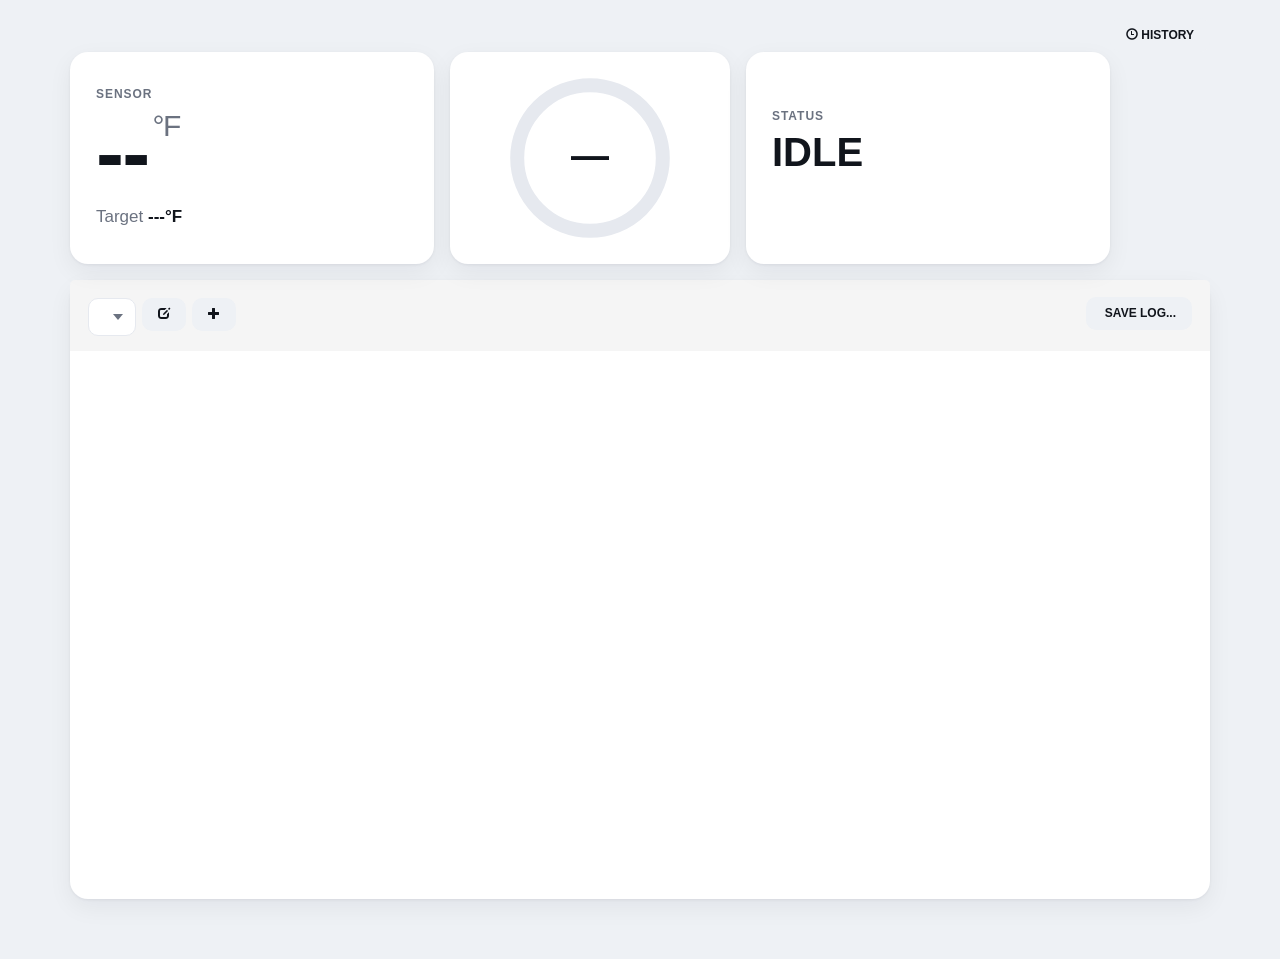
==== public/index.html @ 095a657c "Add firing history view to the dashboard (firing-tracking Phase 5) A History view in the browser das" ====
<!DOCTYPE html>
<html lang="en">
<head>

 <title>Kiln Controller</title>
 <meta name="viewport" content="width=device-width, initial-scale=1.0">

 <script src="assets/js/jquery-1.10.2.min.js"></script>
 <script src="assets/js/jquery.event.drag-2.2.js"></script>
 <script src="assets/js/jquery.flot.js"></script>
 <script src="assets/js/jquery.flot.resize.js"></script>
 <script src="assets/js/jquery.flot.draggable.js"></script>
 <script src="assets/js/bootstrap.min.js"></script>
 <script src="assets/js/jquery.bootstrap-growl.min.js"></script>
 <script src="assets/js/select2.min.js"></script>
 <script src="assets/js/picoreflow.js"></script>

 <link rel="stylesheet" href="assets/css/bootstrap.min.css"/>
 <!--
 <link rel="stylesheet" href="assets/css/bootstrap-theme.min.css"/>
 <link rel="stylesheet" href="assets/css/bootstrap-modal.css"/>
 -->
 <link rel="stylesheet" href="assets/css/select2.css"/>
<link rel="stylesheet" href="assets/css/picoreflow.css"/>
<link rel="icon" href="assets/images/kiln-icon.png"/>
 
</head>
<body>

 <div class="container">
  <div id="controller_header" style="margin-bottom:8px">
   <button id="nav_history" type="button" class="btn btn-default btn-sm" style="float:right" onclick="showHistory()"><span class="glyphicon glyphicon-time"></span> History</button>
   <span id="controller_name" title="Click to rename this controller" style="font-size:18px; font-weight:600; cursor:pointer" onclick="editControllerName()">&nbsp;</span>
   <span id="controller_name_edit" style="display:none">
    <input id="controller_name_input" type="text" class="form-control" style="display:inline-block; width:auto; vertical-align:middle" maxlength="60" />
    <button type="button" class="btn btn-default btn-sm" onclick="saveControllerName()"><span class="glyphicon glyphicon-ok"></span></button>
    <button type="button" class="btn btn-default btn-sm" onclick="cancelControllerName()"><span class="glyphicon glyphicon-remove"></span></button>
   </span>
  </div>
  <div id="conn_banner" class="alert alert-warning" style="display:none; margin-bottom:10px">
   <strong>&#9888; Disconnected from the controller</strong> &mdash; the live display is not updating. Trying to reconnect&hellip; (this clears automatically once the connection is restored).
  </div>
  <div id="watcher_alarm" class="alert alert-danger" style="display:none; margin-bottom:10px">
   <strong>&#9888; Kiln watcher fault</strong> &mdash; the independent safety watcher is not responding. The firing is continuing on the main thermocouple and the controller is retrying a reset. Check the watcher thermocouple and wiring.
  </div>
  <div id="live_view">
  <div id="dashboard">
   <div class="dash-card temp-card" id="temp_card">
    <div class="dash-label">Sensor</div>
    <div class="temp-value"><span id="act_temp">--</span><span class="temp-unit" id="act_temp_scale">&deg;F</span></div>
    <div class="temp-target">Target&nbsp;<span id="target_temp">---</span><span id="target_temp_scale">&deg;F</span></div>
    <div class="heat-pill" id="heat"><span class="flame">&#128293;</span>&nbsp;Heating</div>
   </div>

   <div class="dash-card ring-card">
    <svg class="progress-ring" viewBox="0 0 120 120">
     <circle class="ring-track" cx="60" cy="60" r="52"></circle>
     <circle class="ring-fill" id="progress_ring" cx="60" cy="60" r="52"></circle>
    </svg>
    <div class="ring-center">
     <div class="ring-pct" id="progress_pct">&mdash;</div>
     <div class="ring-sub" id="eta_complete"></div>
    </div>
   </div>

   <div class="dash-card status-card">
    <div class="dash-label">Status</div>
    <div class="status-state" id="state">IDLE</div>
    <div class="seg-line" id="seg_info"></div>
    <div class="seg-eta" id="seg_eta"></div>
    <div class="status-actions">
     <button id="nav_start" type="button" class="btn btn-success" data-toggle="modal" data-target="#jobSummaryModal" style="display:none"><span class="glyphicon glyphicon-play"></span> Start</button>
     <button id="nav_hold" type="button" class="btn btn-warning" onclick="toggleHold()" style="display:none"><span class="glyphicon glyphicon-pause"></span> Hold</button>
     <button id="nav_advance" type="button" class="btn btn-default" onclick="confirmAdvance()" style="display:none"><span class="glyphicon glyphicon-step-forward"></span> Advance</button>
     <button id="nav_stop" type="button" class="btn btn-danger" onclick="confirmStop()" style="display:none"><span class="glyphicon glyphicon-stop"></span> Stop</button>
    </div>
   </div>
  </div>
  <div class="panel panel-default">
   <div class="panel-heading">
    <div id="profile_selector" class="pull-left">
     <select id="e2" class="select2" style="margin-top: 4px"></select>
     <button id="btn_edit" type="button" class="btn btn-default" onclick="enterEditMode()"><span class="glyphicon glyphicon-edit"></span></button>
     <button id="btn_new" type="button" class="btn btn-default" onclick="enterNewMode(selected_profile)"><span class="glyphicon glyphicon-plus"></span></button>
    </div>
   <div id="btn_controls" class="pull-right" style="margin-top: 3px">
    <button id="nav_clear" type="button" class="btn btn-default" onclick="clearProfile()" style="display:none" ><span class="glyphicon glyphicon-erase"></span> Clear</button>
    <button id="nav_save" type="button" class="btn btn-default" onclick="saveLog()" ><span class="glyphicon"></span> Save Log...</button>
   </div>
    <div id="edit" style="display:none;">
     <div class="input-group">
      <span class="input-group-addon">Schedule Name</span>
      <input id="form_profile_name" type="text" class="form-control" />
      <span class="input-group-btn">
        <button class="btn btn-success" type="button" onclick="saveProfile();">Save</button>
        <button id="btn_exit" type="button" class="btn btn-default" onclick="leaveEditMode()"><span class="glyphicon glyphicon-remove"></span></button>
      </span>
     </div>
     <div class="btn-group btn-group-sm" style="margin-top: 10px">
      <button id="btn_newPoint" type="button" class="btn btn-default" onclick="newPoint()"><span class="glyphicon glyphicon-plus"></span></button>
      <button id="btn_delPoint" type="button" class="btn btn-default" onclick="delPoint()"><span class="glyphicon glyphicon-minus"></span></button>
     </div>
     <div class="btn-group btn-group-sm" style="margin-top: 10px">
      <button id="btn_table" type="button" class="btn btn-default" onclick="toggleTable()"><span class="glyphicon glyphicon-list"></span></button>
      <button id="btn_live" type="button" class="btn btn-default" onclick="toggleLive()"><span class="glyphicon glyphicon-eye-open"></span></button>
     </div>
     <div class="btn-group btn-group-sm" style="margin-top: 10px">
      <button id="btn_delProfile" type="button" class="btn btn-danger" data-toggle="modal" data-target="#delProfileModal"><span class="glyphicon glyphicon-trash"></span></button>
     </div>
    </div>
   </div>
   <div class="panel-body">
    <div id="graph_container" class="graph"></div>
   </div>
   <div id="profile_table" class="panel-footer" style="display:none;"></div>
   <div id="segment_table" class="panel-footer" style="display:none;"></div>
  </div>
  </div><!-- /#live_view -->

  <div id="history_view" style="display:none">
   <div class="hist-bar">
    <button type="button" class="btn btn-default btn-sm" onclick="showLive()"><span class="glyphicon glyphicon-chevron-left"></span> Live dashboard</button>
    <h2 class="hist-title">Firing history</h2>
   </div>
   <div class="hist-shell">
    <aside class="hist-rail"><div class="hist-list" id="hist_list"></div></aside>
    <main class="hist-main" id="hist_main"></main>
   </div>
  </div>
 </div>

 <div id="confirmModal" class="modal fade" tabindex="-1" aria-hidden="true" style="display: none;">
  <div class="modal-dialog">
   <div class="modal-content">
    <div class="modal-header">
     <h3 class="modal-title" id="confirmModalTitle">Confirm</h3>
    </div>
    <div class="modal-body" id="confirmModalBody">Are you sure?</div>
    <div class="modal-footer">
     <div class="btn-group" style="width: 100%">
      <button type="button" class="btn btn-default" style="width: 50%" data-dismiss="modal">Cancel</button>
      <button type="button" id="confirmModalOk" class="btn btn-danger" style="width: 50%" data-dismiss="modal">Confirm</button>
     </div>
    </div>
   </div>
  </div>
 </div>

 <div id="jobSummaryModal" class="modal fade" tabindex="-1" aria-hidden="true" style="display: none;">
  <div class="modal-dialog">
   <div class="modal-content">
    <div class="modal-header">
     <button type="button" class="close" data-dismiss="modal" aria-hidden="true">&times;</button>
     <h3 class="modal-title" id="jobSummaryModalLabel">Profile Preview</h3>
    </div>
    <div class="modal-body">
     <div id="resume_row" class="checkbox" style="display:none; margin-bottom:10px">
      <label><input type="checkbox" id="resume_enable" onclick="toggleResume()"> <span id="resume_label">Resume previous firing</span></label>
     </div>
     <table class="table table-bordered">
      <tr><td>Selected Profile</td><td><b><span id="sel_prof"></span></b></td></tr>
      <tr><td>Estimated Runtime</td><td><b><span id="sel_prof_eta"></span></b></td></tr>
      <tr><td>Estimated Power consumption</td><td><b><span id="sel_prof_cost"></span></b></td></tr>
     </table>
     <div id="aim_row" class="checkbox" style="margin-top:10px">
      <label><input type="checkbox" id="aim_enable" onclick="toggleAim()"> Aim for a temperature at a specific time</label>
     </div>
     <div id="aim_fields" style="display:none; padding-left:20px">
      <div class="form-group">
       <label for="aim_segment">Reach this segment's temperature</label>
       <select id="aim_segment" class="form-control"></select>
      </div>
      <div class="form-group">
       <label for="aim_time">by this time</label>
       <input type="datetime-local" id="aim_time" class="form-control" />
      </div>
      <p class="text-muted"><small>Best effort: the kiln waits idle, then starts so it arrives on time. If it falls behind during the ramp, the actual arrival will slip later. If the computed start is already past, it starts now.</small></p>
     </div>
    </div>
    <div class="modal-footer">
     <div class="btn-group" style="width: 100%">
      <button type="button" class="btn btn-success" style="width: 50%" data-dismiss="modal" onclick="runTask()">Start</button>
      <button type="button" class="btn" style="width: 50%" data-dismiss="modal">Cancel</button>
     </div>
    </div>
   </div>
  </div>
 </div>

 <div id="delProfileModal" class="modal fade" tabindex="-1" aria-hidden="true" style="display: none;">
  <div class="modal-dialog">
   <div class="modal-content">
    <div class="modal-header">
     <button type="button" class="close" data-dismiss="modal" aria-hidden="true">&times;</button>
     <h3 class="modal-title" id="delProfileModalLabel">Delete this profile?</h3>
    </div>
    <div class="modal-body">
     Do your really want to delete this profile?
    </div>
    <div class="modal-footer">
     <div class="btn-group" style="width: 100%">
      <button type="button" class="btn btn-danger" style="width: 50%" data-dismiss="modal">No, take me back</button>
      <button type="button" class="btn btn-success" style="width: 50%" data-dismiss="modal" onclick="deleteProfile()">Yes, delete the profile</button>
     </div>
    </div>
   </div>
  </div>
 </div>

 <div id="overwriteProfileModal" class="modal fade" tabindex="-1" aria-hidden="true" style="display: none;">
  <div class="modal-dialog">
   <div class="modal-content">
    <div class="modal-header">
     <button type="button" class="close" data-dismiss="modal" aria-hidden="true">&times;</button>
     <h3 class="modal-title" id="overwriteProfileModalLabel">Overwrite this profile?</h3>
    </div>
    <div class="modal-body">
     Do your really want to overwrite this profile?
    </div>
    <div class="modal-footer">
     <div class="btn-group" style="width: 100%">
      <button type="button" class="btn btn-danger" style="width: 50%" data-dismiss="modal">No, take me back</button>
      <button type="button" class="btn btn-success" style="width: 50%" data-dismiss="modal" onclick="deleteProfile()">Yes, delete the profile</button>
     </div>
    </div>
   </div>
  </div>
 </div>

</body>
</html>
---- public/assets/css/select2.css ----
/*
Version: 3.4.1 Timestamp: Thu Jun 27 18:02:10 PDT 2013
*/
.select2-container {
    margin: 0;
    position: relative;
    display: inline-block;
    /* inline-block for ie7 */
    zoom: 1;
    *display: inline;
    vertical-align: middle;
}

.select2-container,
.select2-drop,
.select2-search,
.select2-search input{
  /*
    Force border-box so that % widths fit the parent
    container without overlap because of margin/padding.

    More Info : http://www.quirksmode.org/css/box.html
  */
  -webkit-box-sizing: border-box; /* webkit */
   -khtml-box-sizing: border-box; /* konqueror */
     -moz-box-sizing: border-box; /* firefox */
      -ms-box-sizing: border-box; /* ie */
          box-sizing: border-box; /* css3 */
}

.select2-container .select2-choice {
    display: block;
    height: 26px;
    padding: 0 0 0 8px;
    overflow: hidden;
    position: relative;

    border: 1px solid #aaa;
    white-space: nowrap;
    line-height: 26px;
    color: #444;
    text-decoration: none;

    -webkit-border-radius: 4px;
       -moz-border-radius: 4px;
            border-radius: 4px;

    -webkit-background-clip: padding-box;
       -moz-background-clip: padding;
            background-clip: padding-box;

    -webkit-touch-callout: none;
      -webkit-user-select: none;
       -khtml-user-select: none;
         -moz-user-select: none;
          -ms-user-select: none;
              user-select: none;

    background-color: #fff;
}

.select2-container.select2-drop-above .select2-choice {
    border-bottom-color: #aaa;

    -webkit-border-radius:0 0 4px 4px;
       -moz-border-radius:0 0 4px 4px;
            border-radius:0 0 4px 4px;

}

.select2-container.select2-allowclear .select2-choice .select2-chosen {
    margin-right: 42px;
}

.select2-container .select2-choice > .select2-chosen {
    margin-right: 26px;
    display: block;
    overflow: hidden;

    white-space: nowrap;

    -ms-text-overflow: ellipsis;
     -o-text-overflow: ellipsis;
        text-overflow: ellipsis;
}

.select2-container .select2-choice abbr {
    display: none;
    width: 12px;
    height: 12px;
    position: absolute;
    right: 24px;
    top: 8px;

    font-size: 1px;
    text-decoration: none;

    border: 0;
    background: url('select2.png') right top no-repeat;
    cursor: pointer;
    outline: 0;
}

.select2-container.select2-allowclear .select2-choice abbr {
    display: inline-block;
}

.select2-container .select2-choice abbr:hover {
    background-position: right -11px;
    cursor: pointer;
}

.select2-drop-undermask {
    border: 0;
    margin: 0;
    padding: 0;
    position: absolute;
    left: 0;
    top: 0;
    z-index: 9998;
    background-color: transparent;
    filter: alpha(opacity=0);
}

.select2-drop-mask {
    border: 0;
    margin: 0;
    padding: 0;
    position: absolute;
    left: 0;
    top: 0;
    z-index: 9998;
    /* styles required for IE to work */
    background-color: #fff;
    opacity: 0;
    filter: alpha(opacity=0);
}

.select2-drop {
    width: 100%;
    margin-top: -1px;
    position: absolute;
    z-index: 9999;
    top: 100%;

    background: #fff;
    color: #000;
    border: 1px solid #aaa;
    border-top: 0;

    -webkit-border-radius: 0 0 4px 4px;
       -moz-border-radius: 0 0 4px 4px;
            border-radius: 0 0 4px 4px;

    -webkit-box-shadow: 0 4px 5px rgba(0, 0, 0, .15);
       -moz-box-shadow: 0 4px 5px rgba(0, 0, 0, .15);
            box-shadow: 0 4px 5px rgba(0, 0, 0, .15);
}

.select2-drop-auto-width {
    border-top: 1px solid #aaa;
    width: auto;
}

.select2-drop-auto-width .select2-search {
    padding-top: 4px;
}

.select2-drop.select2-drop-above {
    margin-top: 1px;
    border-top: 1px solid #aaa;
    border-bottom: 0;

    -webkit-border-radius: 4px 4px 0 0;
       -moz-border-radius: 4px 4px 0 0;
            border-radius: 4px 4px 0 0;

    -webkit-box-shadow: 0 -4px 5px rgba(0, 0, 0, .15);
       -moz-box-shadow: 0 -4px 5px rgba(0, 0, 0, .15);
            box-shadow: 0 -4px 5px rgba(0, 0, 0, .15);
}

.select2-drop-active {
    border: 1px solid #28b62c;
    border-top: none;
}

.select2-drop.select2-drop-above.select2-drop-active {
    border-top: 1px solid #28b62c;
}

.select2-container .select2-choice .select2-arrow {
    display: inline-block;
    width: 18px;
    height: 100%;
    position: absolute;
    right: 0;
    top: 0;

    border-left: 1px solid #aaa;
    -webkit-border-radius: 0 4px 4px 0;
       -moz-border-radius: 0 4px 4px 0;
            border-radius: 0 4px 4px 0;

    -webkit-background-clip: padding-box;
       -moz-background-clip: padding;
            background-clip: padding-box;

    background: #ccc;
}

.select2-container .select2-choice .select2-arrow b {
    display: block;
    width: 100%;
    height: 100%;
    background: url('select2.png') no-repeat 0 1px;
}

.select2-search {
    display: inline-block;
    width: 100%;
    min-height: 26px;
    margin: 0;
    padding-left: 4px;
    padding-right: 4px;

    position: relative;
    z-index: 10000;

    white-space: nowrap;
}

.select2-search input {
    width: 100%;
    height: auto !important;
    min-height: 26px;
    padding: 4px 20px 4px 5px;
    margin: 0;

    outline: 0;
    font-family: sans-serif;
    font-size: 1em;

    border: 1px solid #aaa;
    -webkit-border-radius: 0;
       -moz-border-radius: 0;
            border-radius: 0;

    -webkit-box-shadow: none;
       -moz-box-shadow: none;
            box-shadow: none;

}

.select2-drop.select2-drop-above .select2-search input {
    margin-top: 4px;
}

.select2-search input.select2-active {
}

.select2-container-active .select2-choice,
.select2-container-active .select2-choices {
    border: 1px solid #28b62c;
    outline: none;

    -webkit-box-shadow: 0 0 5px rgba(0,0,0,.3);
       -moz-box-shadow: 0 0 5px rgba(0,0,0,.3);
            box-shadow: 0 0 5px rgba(0,0,0,.3);
}

.select2-dropdown-open .select2-choice {
    border-bottom-color: transparent;
    -webkit-box-shadow: 0 1px 0 #fff inset;
       -moz-box-shadow: 0 1px 0 #fff inset;
            box-shadow: 0 1px 0 #fff inset;

    -webkit-border-bottom-left-radius: 0;
        -moz-border-radius-bottomleft: 0;
            border-bottom-left-radius: 0;

    -webkit-border-bottom-right-radius: 0;
        -moz-border-radius-bottomright: 0;
            border-bottom-right-radius: 0;

    background-color: #eee;
}

.select2-dropdown-open.select2-drop-above .select2-choice,
.select2-dropdown-open.select2-drop-above .select2-choices {
    border: 1px solid #28b62c;
    border-top-color: transparent;

}

.select2-dropdown-open .select2-choice .select2-arrow {
    background: transparent;
    border-left: none;
    filter: none;
}
.select2-dropdown-open .select2-choice .select2-arrow b {
    background-position: -18px 1px;
}

/* results */
.select2-results {
    max-height: 200px;
    padding: 0 0 0 4px;
    margin: 4px 4px 4px 0;
    position: relative;
    overflow-x: hidden;
    overflow-y: auto;
    -webkit-tap-highlight-color: rgba(0,0,0,0);
}

.select2-results ul.select2-result-sub {
    margin: 0;
    padding-left: 0;
}

.select2-results ul.select2-result-sub > li .select2-result-label { padding-left: 20px }
.select2-results ul.select2-result-sub ul.select2-result-sub > li .select2-result-label { padding-left: 40px }
.select2-results ul.select2-result-sub ul.select2-result-sub ul.select2-result-sub > li .select2-result-label { padding-left: 60px }
.select2-results ul.select2-result-sub ul.select2-result-sub ul.select2-result-sub ul.select2-result-sub > li .select2-result-label { padding-left: 80px }
.select2-results ul.select2-result-sub ul.select2-result-sub ul.select2-result-sub ul.select2-result-sub ul.select2-result-sub > li .select2-result-label { padding-left: 100px }
.select2-results ul.select2-result-sub ul.select2-result-sub ul.select2-result-sub ul.select2-result-sub ul.select2-result-sub ul.select2-result-sub > li .select2-result-label { padding-left: 110px }
.select2-results ul.select2-result-sub ul.select2-result-sub ul.select2-result-sub ul.select2-result-sub ul.select2-result-sub ul.select2-result-sub ul.select2-result-sub > li .select2-result-label { padding-left: 120px }

.select2-results li {
    list-style: none;
    display: list-item;
    background-image: none;
}

.select2-results li.select2-result-with-children > .select2-result-label {
    font-weight: bold;
}

.select2-results .select2-result-label {
    padding: 3px 7px 4px;
    margin: 0;
    cursor: pointer;

    min-height: 1em;

    -webkit-touch-callout: none;
      -webkit-user-select: none;
       -khtml-user-select: none;
         -moz-user-select: none;
          -ms-user-select: none;
              user-select: none;
}

.select2-results .select2-highlighted {
    background: #28b62c;
    color: #fff;
}

.select2-results li em {
    background: #feffde;
    font-style: normal;
}

.select2-results .select2-highlighted em {
    background: transparent;
}

.select2-results .select2-highlighted ul {
    background: white;
    color: #000;
}


.select2-results .select2-no-results,
.select2-results .select2-searching,
.select2-results .select2-selection-limit {
    background: #f4f4f4;
    display: list-item;
}

/*
disabled look for disabled choices in the results dropdown
*/
.select2-results .select2-disabled.select2-highlighted {
    color: #666;
    background: #f4f4f4;
    display: list-item;
    cursor: default;
}
.select2-results .select2-disabled {
  background: #f4f4f4;
  display: list-item;
  cursor: default;
}

.select2-results .select2-selected {
    display: none;
}

.select2-more-results.select2-active {
    background: #f4f4f4 url('select2-spinner.gif') no-repeat 100%;
}

.select2-more-results {
    background: #f4f4f4;
    display: list-item;
}

/* disabled styles */

.select2-container.select2-container-disabled .select2-choice {
    background-color: #f4f4f4;
    background-image: none;
    border: 1px solid #ddd;
    cursor: default;
}

.select2-container.select2-container-disabled .select2-choice .select2-arrow {
    background-color: #f4f4f4;
    background-image: none;
    border-left: 0;
}

.select2-container.select2-container-disabled .select2-choice abbr {
    display: none;
}


/* multiselect */

.select2-container-multi .select2-choices {
    height: auto !important;
    height: 1%;
    margin: 0;
    padding: 0;
    position: relative;

    border: 1px solid #aaa;
    cursor: text;
    overflow: hidden;

    background-color: #fff;
}

.select2-locked {
  padding: 3px 5px 3px 5px !important;
}

.select2-container-multi .select2-choices {
    min-height: 26px;
}

.select2-container-multi.select2-container-active .select2-choices {
    border: 1px solid #28b62c;
    outline: none;

    -webkit-box-shadow: 0 0 5px rgba(0,0,0,.3);
       -moz-box-shadow: 0 0 5px rgba(0,0,0,.3);
            box-shadow: 0 0 5px rgba(0,0,0,.3);
}
.select2-container-multi .select2-choices li {
    float: left;
    list-style: none;
}
.select2-container-multi .select2-choices .select2-search-field {
    margin: 0;
    padding: 0;
    white-space: nowrap;
}

.select2-container-multi .select2-choices .select2-search-field input {
    padding: 5px;
    margin: 1px 0;

    font-family: sans-serif;
    font-size: 100%;
    color: #666;
    outline: 0;
    border: 0;
    -webkit-box-shadow: none;
       -moz-box-shadow: none;
            box-shadow: none;
    background: transparent !important;
}

.select2-container-multi .select2-choices .select2-search-field input.select2-active {
    background: #fff url('select2-spinner.gif') no-repeat 100% !important;
}

.select2-default {
    color: #999 !important;
}

.select2-container-multi .select2-choices .select2-search-choice {
    padding: 3px 5px 3px 18px;
    margin: 3px 0 3px 5px;
    position: relative;

    line-height: 13px;
    color: #333;
    cursor: default;
    border: 1px solid #aaaaaa;

    -webkit-border-radius: 3px;
       -moz-border-radius: 3px;
            border-radius: 3px;

    -webkit-box-shadow: 0 0 2px #ffffff inset, 0 1px 0 rgba(0,0,0,0.05);
       -moz-box-shadow: 0 0 2px #ffffff inset, 0 1px 0 rgba(0,0,0,0.05);
            box-shadow: 0 0 2px #ffffff inset, 0 1px 0 rgba(0,0,0,0.05);

    -webkit-background-clip: padding-box;
       -moz-background-clip: padding;
            background-clip: padding-box;

    -webkit-touch-callout: none;
      -webkit-user-select: none;
       -khtml-user-select: none;
         -moz-user-select: none;
          -ms-user-select: none;
              user-select: none;

    background-color: #e4e4e4;
}
.select2-container-multi .select2-choices .select2-search-choice .select2-chosen {
    cursor: default;
}
.select2-container-multi .select2-choices .select2-search-choice-focus {
    background: #d4d4d4;
}

.select2-search-choice-close {
    display: block;
    width: 12px;
    height: 13px;
    position: absolute;
    right: 3px;
    top: 4px;

    font-size: 1px;
    outline: none;
    background: url('select2.png') right top no-repeat;
}

.select2-container-multi .select2-search-choice-close {
    left: 3px;
}

.select2-container-multi .select2-choices .select2-search-choice .select2-search-choice-close:hover {
  background-position: right -11px;
}
.select2-container-multi .select2-choices .select2-search-choice-focus .select2-search-choice-close {
    background-position: right -11px;
}

/* disabled styles */
.select2-container-multi.select2-container-disabled .select2-choices{
    background-color: #f4f4f4;
    background-image: none;
    border: 1px solid #ddd;
    cursor: default;
}

.select2-container-multi.select2-container-disabled .select2-choices .select2-search-choice {
    padding: 3px 5px 3px 5px;
    border: 1px solid #ddd;
    background-image: none;
    background-color: #f4f4f4;
}

.select2-container-multi.select2-container-disabled .select2-choices .select2-search-choice .select2-search-choice-close {    display: none;
    background:none;
}
/* end multiselect */


.select2-result-selectable .select2-match,
.select2-result-unselectable .select2-match {
    text-decoration: underline;
}

.select2-offscreen, .select2-offscreen:focus {
    clip: rect(0 0 0 0);
    width: 1px;
    height: 1px;
    border: 0;
    margin: 0;
    padding: 0;
    overflow: hidden;
    position: absolute;
    outline: 0;
    left: 0px;
}

.select2-display-none {
    display: none;
}

.select2-measure-scrollbar {
    position: absolute;
    top: -10000px;
    left: -10000px;
    width: 100px;
    height: 100px;
    overflow: scroll;
}
/* Retina-ize icons */

@media only screen and (-webkit-min-device-pixel-ratio: 1.5), only screen and (min-resolution: 144dpi)  {
  .select2-search input, .select2-search-choice-close, .select2-container .select2-choice abbr, .select2-container .select2-choice .select2-arrow b {
      background-image: url('select2x2.png') !important;
      background-repeat: no-repeat !important;
      background-size: 60px 40px !important;
  }
  .select2-search input {
      background-position: 100% -21px !important;
  }
}
---- public/assets/css/picoreflow.css ----
@font-face{
    font-family: "Digi";
    src: url('/kiln/assets/fonts/digital-7-webfont.eot');
    src: local("Digital 7"),
    url('/kiln/assets/fonts/digital-7-webfont.woff') format("woff"),
    url('/kiln/assets/fonts/digital-7-webfont.ttf') format("truetype");
}

@font-face{
    font-family: "Tables";
    src: url('/kiln/assets/fonts/tables.eot');
    src: local("Tables"),
    url('/kiln/assets/fonts/tables.woff') format("woff"),
    url('/kiln/assets/fonts/tables.ttf') format("truetype");
}

body {
    background: #fff;
}

#status {
    margin-top: 15px;
    color: #000000;
    font-weight: normal;
    -webkit-border-radius: 7px;
    -moz-border-radius: 7px;
    border-radius: 7px;
    border: 1px solid #ddd;
    height: 80px;
}

.display {
    display: inline-block;
    text-align: right;
    padding-right: 5px;
    font-size: 40px;
    font-weight: normal;
    height: 40px;
    line-height: 40px;
    vertical-align: middle;
    color: #000000;
    border-color: #000000;
}

.ds-panel {
    background: #f5f5f5 ;
}

.ds-title-panel {
    -webkit-border-top-left-radius: 6px;
    -webkit-border-top-right-radius: 6px;
    -moz-border-radius-topleft: 6px;
    -moz-border-radius-topright: 6px;
    border-top-left-radius: 6px;
    border-top-right-radius: 6px;
    background-image: -webkit-gradient(linear,left 0,left 100%,from(#f5f5f5),to(#e8e8e8));
    background-image: -webkit-linear-gradient(top,#f5f5f5 0,#e8e8e8 100%);
    background-image: -moz-linear-gradient(top,#f5f5f5 0,#e8e8e8 100%);
    background-image: linear-gradient(to bottom,#f5f5f5 0,#e8e8e8 100%);
    background-repeat: repeat-x;
    filter: progid:DXImageTransform.Microsoft.gradient(startColorstr='#fff5f5f5',endColorstr='#ffe8e8e8',GradientType=0);
    height: 18px;
}

.ds-title {
    display: inline-block;
    font-size: 10px;
    height: 18px;
    line-height: 18px;
    width: 100px;
    border-right: 1px solid #b9b6af;
    vertical-align: top;
    text-align: center;
    color: #8B8989;
    text-shadow: 1px 1px 0px rgba(255, 255, 255, 0.75);
}

.ds-num {
    width: 100px;
    font-family: "courier";
    border-right: 1px solid #b9b6af;
    white-space: nowrap;
}

.ds-input {
    color: #2d2d2d;
    font-family: "courier";
    font-size: 24px;
    /*text-shadow: 0 0 12px rgba(0, 0, 0, 1);
    background-color: #3F3E3A !important;*/
    text-align: right;
    padding: 0;
    padding-right: 7px;

}

.ds-unit {
    font-family: "Arial";
    font-size: 22px;
    vertical-align: top;
    line-height: 32px;
    margin-left: 4px;
}

.ds-led {
    font-family: "Tables";
    font-size: 38px;
    text-align: center;
    color: #e1e0dc;
    border-left: 1px solid #b9b6af;
    height: 40px;
    width: 42px;
    display: inline-block;
}

.bar {
    width:70%;
    display: inline-block;
    font-family:arial;
    font-size:12px;
    background-color:#ca3c38;
    color:#000;
    }

.ds-led-hazard-active {
    color: rgb(255, 204, 0);
    background: -moz-radial-gradient(center, ellipse cover, rgba(242,195,67,1) 0%, rgba(241,218,54,0.26) 100%); /* FF3.6+ */
    background: -webkit-gradient(radial, center center, 0px, center center, 100%, color-stop(0%,rgba(242,195,67,1)), color-stop(100%,rgba(241,218,54,0.26))); /* Chrome,Safari4+ */
    background: -webkit-radial-gradient(center, ellipse cover, rgba(242,195,67,1) 0%,rgba(241,218,54,0.26) 100%); /* Chrome10+,Safari5.1+ */
    background: -o-radial-gradient(center, ellipse cover, rgba(242,195,67,1) 0%,rgba(241,218,54,0.26) 100%); /* Opera 12+ */
    background: -ms-radial-gradient(center, ellipse cover, rgba(242,195,67,1) 0%,rgba(241,218,54,0.26) 100%); /* IE10+ */
    background: radial-gradient(ellipse at center, rgba(242,195,67,1) 0%,rgba(241,218,54,0.26) 100%); /* W3C */
}

.ds-led-door-open {
    color: rgb(214, 42, 0);
    background: -moz-radial-gradient(center, ellipse cover, rgba(242,195,67,1) 0%, rgba(241,218,54,0.26) 100%); /* FF3.6+ */
    background: -webkit-gradient(radial, center center, 0px, center center, 100%, color-stop(0%,rgba(242,195,67,1)), color-stop(100%,rgba(241,218,54,0.26))); /* Chrome,Safari4+ */
    background: -webkit-radial-gradient(center, ellipse cover, rgba(242,195,67,1) 0%,rgba(241,218,54,0.26) 100%); /* Chrome10+,Safari5.1+ */
    background: -o-radial-gradient(center, ellipse cover, rgba(242,195,67,1) 0%,rgba(241,218,54,0.26) 100%); /* Opera 12+ */
    background: -ms-radial-gradient(center, ellipse cover, rgba(242,195,67,1) 0%,rgba(241,218,54,0.26) 100%); /* IE10+ */
    background: radial-gradient(ellipse at center, rgba(242,195,67,1) 0%,rgba(241,218,54,0.26) 100%); /* W3C */
}

.ds-led-cool-active {
    color: rgb(74, 159, 255);
    background: -moz-radial-gradient(center, ellipse cover, rgba(124,197,239,1) 0%, rgba(48,144,209,0.26) 100%); /* FF3.6+ */
    background: -webkit-gradient(radial, center center, 0px, center center, 100%, color-stop(0%,rgba(124,197,239,1)), color-stop(100%,rgba(48,144,209,0.26))); /* Chrome,Safari4+ */
    background: -webkit-radial-gradient(center, ellipse cover, rgba(124,197,239,1) 0%,rgba(48,144,209,0.26) 100%); /* Chrome10+,Safari5.1+ */
    background: -o-radial-gradient(center, ellipse cover, rgba(124,197,239,1) 0%,rgba(48,144,209,0.26) 100%); /* Opera 12+ */
    background: -ms-radial-gradient(center, ellipse cover, rgba(124,197,239,1) 0%,rgba(48,144,209,0.26) 100%); /* IE10+ */
    background: radial-gradient(ellipse at center, rgba(124,197,239,1) 0%,rgba(48,144,209,0.26) 100%); /* W3C */
}

.ds-led-heat-active {
    color: rgb(214, 42, 0);
    background: -moz-radial-gradient(center, ellipse cover, rgba(214,25,25,1) 0%, rgba(214,42,0,0.26) 100%); /* FF3.6+ */
    background: -webkit-gradient(radial, center center, 0px, center center, 100%, color-stop(0%,rgba(214,25,25,1)), color-stop(100%,rgba(214,42,0,0.26))); /* Chrome,Safari4+ */
    background: -webkit-radial-gradient(center, ellipse cover, rgba(214,25,25,1) 0%,rgba(214,42,0,0.26) 100%); /* Chrome10+,Safari5.1+ */
    background: -o-radial-gradient(center, ellipse cover, rgba(214,25,25,1) 0%,rgba(214,42,0,0.26) 100%); /* Opera 12+ */
    background: -ms-radial-gradient(center, ellipse cover, rgba(214,25,25,1) 0%,rgba(214,42,0,0.26) 100%); /* IE10+ */
    background: radial-gradient(ellipse at center, rgba(214,25,25,1) 0%,rgba(214,42,0,0.26) 100%); /* W3C */
}

.ds-led-air-active {
    color: rgb(240, 240, 240);
    background: -moz-radial-gradient(center, ellipse cover, rgba(221,221,221,1) 0%, rgba(221,221,221,0.26) 100%); /* FF3.6+ */
    background: -webkit-gradient(radial, center center, 0px, center center, 100%, color-stop(0%,rgba(221,221,221,1)), color-stop(100%,rgba(221,221,221,0.26))); /* Chrome,Safari4+ */
    background: -webkit-radial-gradient(center, ellipse cover, rgba(221,221,221,1) 0%,rgba(221,221,221,0.26) 100%); /* Chrome10+,Safari5.1+ */
    background: -o-radial-gradient(center, ellipse cover, rgba(221,221,221,1) 0%,rgba(221,221,221,0.26) 100%); /* Opera 12+ */
    background: -ms-radial-gradient(center, ellipse cover, rgba(221,221,221,1) 0%,rgba(221,221,221,0.26) 100%); /* IE10+ */
    background: radial-gradient(ellipse at center, rgba(221,221,221,1) 0%,rgba(221,221,221,0.26) 100%); /* W3C */
}

.ds-trend {
    top: 0;
    text-shadow: 1px 1px 0 rgba(255, 255, 255, 0.25), -1px -1px 0 rgba(0, 0, 0, 0.4);
    color: rgb(233, 233, 233);
    font-size: 20px;
}

.ds-target {
    color: #28b62c;
}

.ds-state {
    border: none;
    width: initial;
    text-align: center;
    width: 168px;
    padding: 0;
}

.ds-state {
    border: none;
    width: initial;
    text-align: center;
    width: 210px;
    padding: 0;
}

.ds-text {
    border: none;
    width: initial;
    font-size: 40px;
    color: #777;
}

.progress {
    background: #b9b6af;
    border-color: #b9b6af;
    border-top: 1px solid #b9b6af;
    margin: 0;
}

.progress-bar {
    background-color: #28b62c;
    font-family: "Courier";
    font-size: 13px;
}


.panel-default {
    border-radius: 7px;
    margin-top: 15px;
    background: #fff;
}

.panel-heading {
    background: #fafafa;
    overflow: hidden;
    padding: 10px;
    -webkit-border-top-left-radius: 5px;
    -webkit-border-top-right-radius: 5px;
    -moz-border-radius-topleft: 5px;
    -moz-border-radius-topright: 5px;
    border-top-left-radius: 5px;
    border-top-right-radius: 5px;
}

.panel-body {
    background: rgb(255,255,255))
}

#profile_selector {
    /*border: 1px solid rgb(214, 214, 214);*/
    -webkit-border-radius: 5px;
    -moz-border-radius: 5px;
    border-radius: 5px;
    background: rgb(246, 246, 246);
    padding: 5px;
    padding-bottom: 3px;
    padding-top: 3px;
}

.select2-container {
    position: relative;
    top: -3px;
    width: 190px;
    height: 34px;
}

.select2-container .select2-choice {
    line-height: 32px;
}

.graph {
    width: 100%;
    height: 600px;
    font-size: 14px;
    line-height: 1.2em;
}

.edit-points {
    margin-bottom: 5px;
}

.edit-points h3 {
    margin-top: 5px;
    margin-bottom: 15px;
}

.edit-points .row{
    margin-bottom: 5px;
}


.modal-content {
    background-image: linear-gradient(to bottom,#f5f5f5 0,#e8e8e8 100%);
}

.modal-body {
    background: #fafafa;
}

.modal-footer {
    margin-top: 0;
}

.modal-body .table {
    margin-bottom: 0;
}

.select2-container .select2-choice {
    height: 34px;
    margin-top: 1px;
}

.modal.fade.in {
    top: 10%;
}

.alert {
}

.alert-success {
    background: 28b62c;
}

.alert-error {
    background: rgb(206,57,20);
    color: #fff;
}

.modal-body td {
    width: 50%;
}

.table-responsive {
    overflow-x: hidden;
    overflow-y: hidden;
}

/* ============================================================
   Modern dashboard theme
   ============================================================ */
:root {
    --bg: #eef1f5;
    --card: #ffffff;
    --ink: #11151c;
    --muted: #6b7280;
    --line: #e6e9ef;
    --accent: #34c759;   /* progress green */
    --heat: #ff6b35;     /* heating orange */
    --danger: #ff3b30;
    --warn: #ff9500;
    --info: #0a84ff;
    --shadow: 0 1px 3px rgba(16,24,40,.06), 0 8px 24px rgba(16,24,40,.06);
}

body {
    background: var(--bg);
    color: var(--ink);
    font-family: -apple-system, BlinkMacSystemFont, "Segoe UI", Roboto, Helvetica, Arial, sans-serif;
    -webkit-font-smoothing: antialiased;
}

.container { padding-top: 18px; padding-bottom: 40px; }

/* ---- dashboard ---- */
#dashboard {
    display: flex;
    gap: 16px;
    align-items: stretch;
    flex-wrap: wrap;
    margin-bottom: 16px;
}

.dash-card {
    background: var(--card);
    border-radius: 18px;
    box-shadow: var(--shadow);
    padding: 22px 26px;
    flex: 1 1 240px;
    position: relative;
    min-height: 168px;
    display: flex;
    flex-direction: column;
    justify-content: center;
}

.dash-label {
    font-size: 12px;
    letter-spacing: .08em;
    text-transform: uppercase;
    color: var(--muted);
    font-weight: 600;
    margin-bottom: 6px;
}

/* temperature */
.temp-card { gap: 2px; }
.temp-value {
    font-size: 84px;
    line-height: 1;
    font-weight: 600;
    letter-spacing: -.02em;
    color: var(--ink);
}
.temp-unit { font-size: 30px; font-weight: 500; color: var(--muted); margin-left: 4px; vertical-align: top; }
.temp-target { margin-top: 8px; font-size: 17px; color: var(--muted); font-weight: 500; }
.temp-target span { color: var(--ink); font-weight: 600; }

.heat-pill {
    position: absolute; top: 18px; right: 20px;
    display: none;
    align-items: center;
    background: rgba(255,107,53,.12);
    color: var(--heat);
    font-size: 12px; font-weight: 700;
    padding: 5px 10px; border-radius: 999px;
    letter-spacing: .02em;
}
.heat-pill.on { display: inline-flex; }
#temp_card.heating { box-shadow: var(--shadow), inset 0 0 0 2px rgba(255,107,53,.35); }

/* progress ring */
.ring-card { align-items: center; justify-content: center; flex: 0 1 280px; }
.progress-ring { width: 168px; height: 168px; transform: rotate(-90deg); }
.ring-track { fill: none; stroke: var(--line); stroke-width: 10; }
.ring-fill {
    fill: none; stroke: var(--accent); stroke-width: 10; stroke-linecap: round;
    stroke-dasharray: 326.726; stroke-dashoffset: 326.726;
    transition: stroke-dashoffset .6s ease;
}
.ring-center {
    position: absolute; top: 50%; left: 50%; transform: translate(-50%,-50%);
    text-align: center;
}
.ring-pct { font-size: 38px; font-weight: 700; color: var(--ink); line-height: 1; }
.ring-sub { font-size: 13px; color: var(--muted); margin-top: 4px; font-weight: 500; }

/* status */
.status-state { font-size: 40px; font-weight: 700; color: var(--ink); line-height: 1.05; }
.status-state.running { color: var(--accent); }
.status-state.holding { color: var(--warn); }
.status-state.waiting { color: var(--info); }
.status-state.error   { color: var(--danger); font-size: 26px; }
.seg-line { margin-top: 14px; font-size: 18px; font-weight: 600; color: var(--ink); }
.seg-eta { font-size: 14px; color: var(--muted); margin-top: 2px; }

/* run-control buttons live in the status card */
.status-actions { display: flex; flex-wrap: wrap; gap: 8px; margin-top: 18px; }
.status-actions .btn { flex: 1 1 auto; padding: 10px 14px; }

/* ---- panel / cards ---- */
.panel-default {
    border: none; border-radius: 18px; box-shadow: var(--shadow);
    background: var(--card); margin-top: 0;
}
.panel-heading {
    background: transparent; border-bottom: 1px solid var(--line);
    padding: 14px 18px;
}
.panel-body { background: transparent; padding: 14px 18px; }
.panel-footer { background: #fafbfc; border-top: 1px solid var(--line); }

/* ---- buttons ---- */
.btn {
    border-radius: 10px; border: none; font-weight: 600;
    padding: 8px 16px; box-shadow: none; transition: filter .15s ease, background .15s ease;
}
.btn:focus, .btn:active:focus { outline: none; }
.btn-default { background: #eef1f5; color: var(--ink); }
.btn-default:hover { background: #e3e7ee; color: var(--ink); }
.btn-success { background: var(--accent); color: #fff; }
.btn-danger  { background: var(--danger); color: #fff; }
.btn-warning { background: var(--warn); color: #fff; }
.btn-info    { background: var(--info); color: #fff; }
.btn-success:hover, .btn-danger:hover, .btn-warning:hover, .btn-info:hover { filter: brightness(1.05); color:#fff; }

/* ---- profile dropdown (native select, no select2) ---- */
/* flex row: dropdown grows, edit/+ buttons stay pinned to its right */
#profile_selector { background: transparent; padding: 0; display: flex; align-items: center; gap: 6px; }
#profile_selector .btn { flex: 0 0 auto; margin-left: 0; vertical-align: middle; }
#e2 {
    -webkit-appearance: none; -moz-appearance: none; appearance: none;
    flex: 1 1 auto; min-width: 0;
    background-color: #fff;
    border: 1px solid var(--line);
    border-radius: 10px;
    height: 38px;
    padding: 0 34px 0 12px;
    font-size: 15px; font-weight: 600; color: var(--ink);
    max-width: 100%; vertical-align: middle;
    background-image: url("data:image/svg+xml,%3Csvg xmlns='http://www.w3.org/2000/svg' width='10' height='6'%3E%3Cpath d='M0 0l5 6 5-6z' fill='%236b7280'/%3E%3C/svg%3E");
    background-repeat: no-repeat;
    background-position: right 12px center;
}

/* ---- graph ---- */
.graph { height: 520px; }

/* ---- watcher alarm ---- */
#watcher_alarm.alert-danger {
    border: none; border-radius: 14px;
    background: rgba(255,59,48,.1); color: #b3261e;
    box-shadow: var(--shadow); padding: 14px 18px;
}

#conn_banner.alert-warning {
    border: none; border-radius: 14px;
    background: rgba(255,149,0,.12); color: #9a5b00;
    box-shadow: var(--shadow); padding: 14px 18px;
}

/* ---- segment editor ---- */
/* let wide tables scroll horizontally instead of being clipped (overrides
   the legacy .table-responsive overflow:hidden) */
.table-responsive { overflow-x: auto; }
#segment_table .table { background: transparent; }
#segment_table tr.warning > td { background: rgba(255,149,0,.14); }
#segment_table tr.info > td { background: rgba(10,132,255,.10); }
#segment_table input.form-control { border-radius: 8px; }

/* ---- modal ---- */
.modal-content { background-image: none; background: var(--card); border-radius: 16px; border: none; }
.modal-body { background: transparent; }

@media (max-width: 720px) {
    .container { padding-left: 10px; padding-right: 10px; }
    #dashboard { gap: 12px; }
    .dash-card { min-height: 0; min-width: 0; padding: 14px 16px; }
    /* keep temperature + progress ring side by side on the top row;
       the status card (with controls) spans full width below */
    .temp-card   { flex: 3 1 0; }
    .ring-card   { flex: 2 1 0; }
    .status-card { flex: 1 1 100%; }
    .temp-value { font-size: 46px; }
    .temp-unit  { font-size: 18px; line-height: 1; }
    .temp-target { font-size: 14px; }
    .heat-pill { top: 12px; right: 12px; padding: 3px 8px; font-size: 10px; }
    .progress-ring { width: 104px; height: 104px; }
    .ring-pct { font-size: 24px; }
    .ring-sub { font-size: 10px; }
    .status-state { font-size: 34px; }
    .graph { height: 360px; }
    /* compact the segment editor so it fits (and scrolls if still too wide) */
    #segment_table input.form-control { width: 68px !important; }
    #segment_table .table > thead > tr > th,
    #segment_table .table > tbody > tr > td { padding: 6px 8px; }
    /* heading: stack the profile selector above the Clear/Save controls.
       keep the selector a flex row so its edit/+ buttons stay to the right */
    .panel-heading #profile_selector {
        float: none !important; display: flex; margin: 0 0 8px 0;
    }
    .panel-heading #btn_controls {
        float: none !important; display: block; margin: 0 0 8px 0; text-align: left;
    }
}

/* =========================================================================
   Firing history view (reuses the dashboard tokens from :root above).
   Everything is scoped under #history_view so it never collides with the
   live dashboard's .panel / .card / .tooltip styles.
   ========================================================================= */
#history_view .hist-bar { display:flex; align-items:center; gap:14px; margin-bottom:14px; }
#history_view .hist-title { font-size:20px; font-weight:700; margin:0; color:var(--ink); }
#history_view .hist-shell { display:grid; grid-template-columns:300px 1fr; gap:18px; align-items:start; }
#history_view .hist-list { display:flex; flex-direction:column; gap:8px; }
#history_view .hist-main { display:flex; flex-direction:column; gap:16px; min-width:0; }

#history_view .firing-card {
    background:var(--card); border:1px solid var(--line); border-radius:14px;
    padding:12px 13px; cursor:pointer; text-align:left; width:100%; display:block;
    transition:border-color .15s, box-shadow .15s; font:inherit; color:inherit;
}
#history_view .firing-card:hover { border-color:#cfd6e2; }
#history_view .firing-card:focus-visible { outline:2px solid var(--info); outline-offset:2px; }
#history_view .firing-card.sel { border-color:var(--heat); box-shadow:var(--shadow); }
#history_view .fc-top { display:flex; align-items:center; justify-content:space-between; gap:8px; }
#history_view .fc-date { font-size:12px; color:var(--muted); }
#history_view .fc-name { font-weight:600; font-size:14px; margin:3px 0 7px; line-height:1.25; }
#history_view .fc-meta { display:flex; gap:10px; font-size:12px; color:var(--muted); }
#history_view .fc-meta b { color:var(--ink); font-weight:600; }

#history_view .pill {
    display:inline-flex; align-items:center; gap:5px; font-size:11px; font-weight:600;
    padding:3px 9px; border-radius:999px; text-transform:capitalize;
}
#history_view .pill::before { content:""; width:6px; height:6px; border-radius:50%; background:currentColor; }
#history_view .pill.completed, #history_view .pill.running { color:#1a7f37; background:rgba(52,199,89,.12); }
#history_view .pill.aborted { color:#5b6370; background:rgba(107,114,128,.14); }
#history_view .pill.interrupted { color:#9a5b00; background:rgba(255,149,0,.14); }
#history_view .pill.error { color:#b3261e; background:rgba(255,59,48,.12); }
#history_view .tag-imported { font-size:11px; font-weight:600; color:var(--muted); background:#f1f3f7; border:1px solid var(--line); padding:2px 8px; border-radius:999px; }

#history_view .detail-head { display:flex; align-items:flex-start; gap:14px; flex-wrap:wrap; }
#history_view .dh-title { font-size:24px; font-weight:700; letter-spacing:-.02em; line-height:1.1; margin:0; }
#history_view .dh-sub { color:var(--muted); font-size:13px; margin-top:5px; display:flex; gap:10px; align-items:center; flex-wrap:wrap; }
#history_view .dh-right { margin-left:auto; }

#history_view .stats { display:grid; grid-template-columns:repeat(5,1fr); gap:12px; }
#history_view .stat { background:var(--card); border:1px solid var(--line); border-radius:14px; padding:13px 15px; box-shadow:var(--shadow); }
#history_view .s-label { font-size:11px; text-transform:uppercase; letter-spacing:.06em; color:var(--muted); font-weight:600; }
#history_view .s-val { font-size:22px; font-weight:700; letter-spacing:-.01em; margin-top:4px; line-height:1; }
#history_view .s-val .u { font-size:13px; font-weight:600; color:var(--muted); margin-left:2px; }
#history_view .stat.accent .s-val { color:var(--heat); }

#history_view .hist-card { background:var(--card); border:1px solid var(--line); border-radius:var(--radius,18px); box-shadow:var(--shadow); }
#history_view .card-hd { display:flex; align-items:center; gap:12px; padding:15px 18px 0; }
#history_view .card-hd h3 { margin:0; font-size:15px; font-weight:700; }
#history_view .legend { margin-left:auto; display:flex; gap:14px; font-size:12px; color:var(--muted); align-items:center; flex-wrap:wrap; }
#history_view .legend .lg { display:inline-flex; align-items:center; gap:6px; }
#history_view .legend .swatch { width:16px; height:3px; border-radius:2px; display:inline-block; }
#history_view .legend .swatch.dash { height:0; border-top:2px dashed var(--info); }

#history_view .selcap { display:flex; align-items:center; gap:8px; padding:6px 18px 0; font-size:13px; min-height:24px; }
#history_view .selcap .muted { color:var(--muted); }
#history_view .selcap .seldot { width:9px; height:9px; border-radius:50%; display:inline-block; flex:0 0 auto; }
#history_view .selcap b { font-weight:600; }
#history_view .selcap .selx { margin-left:6px; border:none; background:#eef1f5; color:var(--muted); border-radius:8px; padding:3px 10px; font-size:12px; cursor:pointer; }

#history_view .graph-wrap { padding:8px 14px 16px; position:relative; }
#history_view #hist_graph { width:100%; height:360px; display:block; touch-action:none; }
#history_view .hist-tip {
    position:absolute; pointer-events:none; background:#11151c; color:#fff; font-size:12px;
    padding:7px 9px; border-radius:8px; box-shadow:var(--shadow); opacity:0; transition:opacity .1s;
    white-space:nowrap; z-index:3; transform:translate(-50%,-115%);
}
#history_view .hist-tip .tt-t { color:#9aa3b2; font-size:11px; margin-bottom:2px; }
#history_view .hist-tip .tt-row { display:flex; align-items:center; gap:6px; }
#history_view .hist-tip .tt-row .d { width:8px; height:8px; border-radius:2px; display:inline-block; }

#history_view .lower { display:grid; grid-template-columns:1fr 1fr; gap:16px; }
#history_view .panel-pad { padding:16px 18px; }
#history_view .panel-pad h2 { font-size:12px; text-transform:uppercase; letter-spacing:.08em; color:var(--muted); margin:0 0 10px; font-weight:600; }
#history_view .timeline { display:flex; flex-direction:column; gap:2px; max-height:360px; overflow-y:auto; }
#history_view .ev { display:grid; grid-template-columns:64px 22px 1fr; gap:10px; align-items:start; padding:7px 8px; border-radius:8px; cursor:pointer; transition:background .1s; }
#history_view .ev:hover { background:#f7f9fc; }
#history_view .ev.sel { background:#eef3fb; }
#history_view .ev:focus-visible { outline:2px solid var(--info); outline-offset:1px; }
#history_view .ev-time { font-size:12px; color:var(--muted); padding-top:1px; }
#history_view .ev-ico { width:22px; height:22px; border-radius:50%; display:grid; place-items:center; font-size:11px; color:#fff; margin-top:1px; }
#history_view .ev-txt { font-size:13px; }
#history_view .ev-txt b { font-weight:600; }
#history_view .ev-sub { color:var(--muted); font-size:12px; }

#history_view .notes-ro .nr { margin-bottom:12px; }
#history_view .notes-ro .nr label { display:block; font-size:11px; text-transform:uppercase; letter-spacing:.06em; color:var(--muted); font-weight:600; margin-bottom:3px; }
#history_view .notes-ro .nr .val { font-size:14px; color:var(--ink); }
#history_view .notes-ro .chips { display:flex; flex-wrap:wrap; gap:6px; }
#history_view .notes-ro .chip { font-size:12px; padding:4px 10px; border-radius:999px; background:#eef1f7; color:#3a4250; border:1px solid var(--line); }
#history_view .notes-ro .stars { font-size:18px; color:#d6dbe4; letter-spacing:2px; }
#history_view .notes-ro .stars .on { color:var(--warn); }
#history_view .notes-empty { color:var(--muted); font-size:13px; padding:6px 0; }
#history_view .tnum { font-variant-numeric:tabular-nums; }
#history_view .hist-empty { padding:40px; text-align:center; color:var(--muted); }

@media (max-width:900px) {
    #history_view .hist-shell { grid-template-columns:1fr; }
    #history_view .hist-list { flex-direction:row; overflow-x:auto; padding-bottom:8px; }
    #history_view .firing-card { flex:0 0 auto; width:212px; }
    #history_view .stats { grid-template-columns:repeat(2,1fr); }
    #history_view .lower { grid-template-columns:1fr; }
}
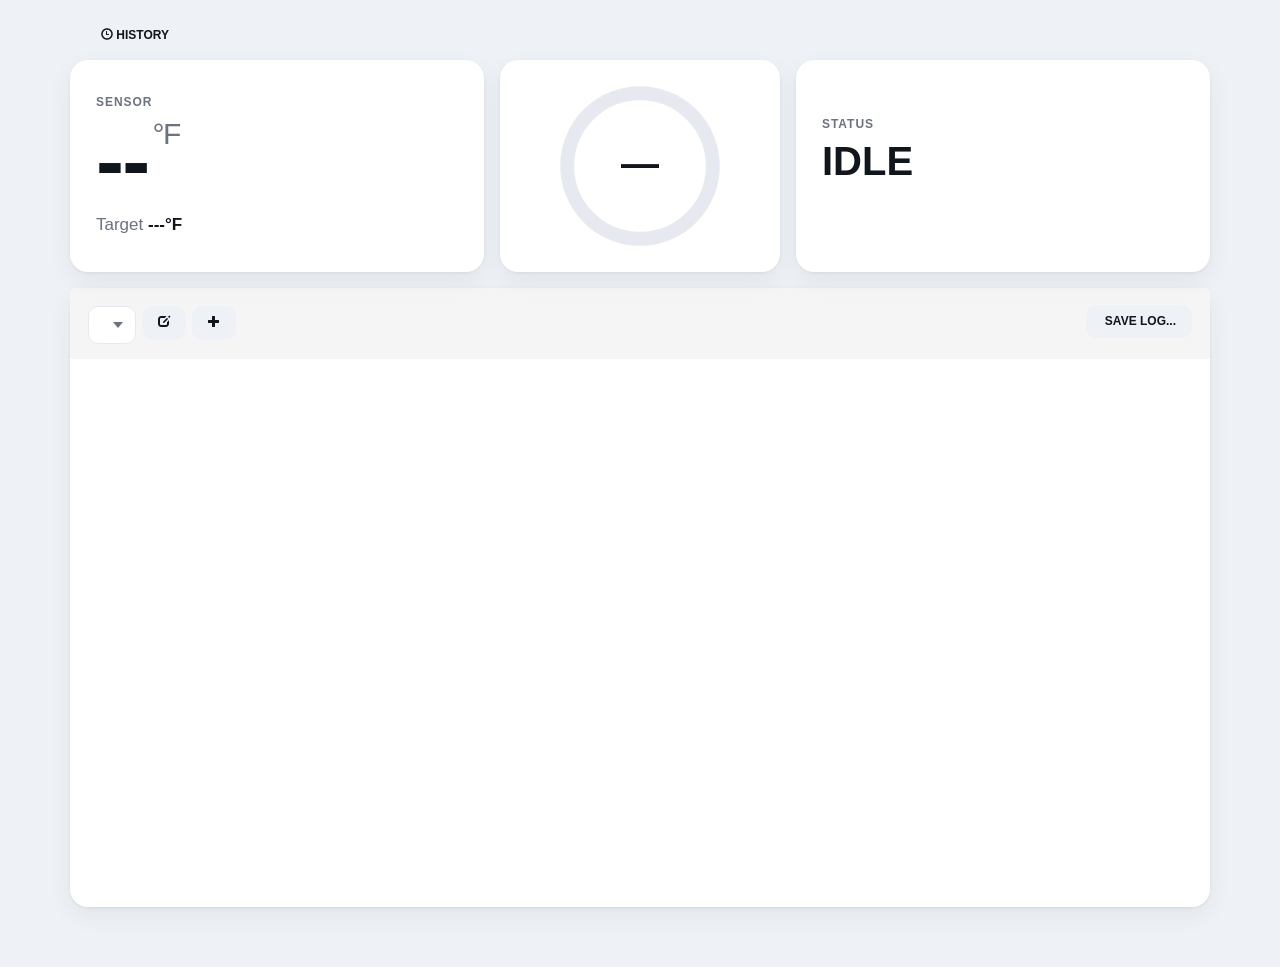
==== commit 0a6c9dfc: "Group the History/Live toggle with the controller name The button was floated to the far right of it" ====
--- a/public/index.html
+++ b/public/index.html
@@ -29,8 +29,8 @@
 
  <div class="container">
   <div id="controller_header" style="margin-bottom:8px">
-   <button id="nav_history" type="button" class="btn btn-default btn-sm" style="float:right" onclick="showHistory()"><span class="glyphicon glyphicon-time"></span> History</button>
    <span id="controller_name" title="Click to rename this controller" style="font-size:18px; font-weight:600; cursor:pointer" onclick="editControllerName()">&nbsp;</span>
+   <button id="nav_history" type="button" class="btn btn-default btn-sm" onclick="toggleHistory()"><span class="glyphicon glyphicon-time"></span> History</button>
    <span id="controller_name_edit" style="display:none">
     <input id="controller_name_input" type="text" class="form-control" style="display:inline-block; width:auto; vertical-align:middle" maxlength="60" />
     <button type="button" class="btn btn-default btn-sm" onclick="saveControllerName()"><span class="glyphicon glyphicon-ok"></span></button>
@@ -118,12 +118,11 @@
   </div><!-- /#live_view -->
 
   <div id="history_view" style="display:none">
-   <div class="hist-bar">
-    <button type="button" class="btn btn-default btn-sm" onclick="showLive()"><span class="glyphicon glyphicon-chevron-left"></span> Live dashboard</button>
-    <h2 class="hist-title">Firing history</h2>
-   </div>
    <div class="hist-shell">
-    <aside class="hist-rail"><div class="hist-list" id="hist_list"></div></aside>
+    <aside class="hist-rail">
+     <h2 class="hist-title">Firing history</h2>
+     <div class="hist-list" id="hist_list"></div>
+    </aside>
     <main class="hist-main" id="hist_main"></main>
    </div>
   </div>
--- a/public/assets/css/picoreflow.css
+++ b/public/assets/css/picoreflow.css
@@ -549,16 +549,26 @@
     }
 }
 
+/* top bar: controller name + the History/Live toggle grouped as one compact
+   unit on the left, so the button never becomes a stranded right-hand column
+   (irritating on desktop) or its own tall strip (wasteful on mobile) */
+#controller_header { display:flex; align-items:center; gap:10px; flex-wrap:wrap; }
+#controller_header #controller_name { line-height:1.2; }
+
 /* =========================================================================
    Firing history view (reuses the dashboard tokens from :root above).
    Everything is scoped under #history_view so it never collides with the
    live dashboard's .panel / .card / .tooltip styles.
    ========================================================================= */
-#history_view .hist-bar { display:flex; align-items:center; gap:14px; margin-bottom:14px; }
-#history_view .hist-title { font-size:20px; font-weight:700; margin:0; color:var(--ink); }
+#history_view .hist-title { font-size:18px; font-weight:700; margin:0 4px 10px; color:var(--ink); }
 #history_view .hist-shell { display:grid; grid-template-columns:300px 1fr; gap:18px; align-items:start; }
+#history_view .hist-rail { min-width:0; }
 #history_view .hist-list { display:flex; flex-direction:column; gap:8px; }
 #history_view .hist-main { display:flex; flex-direction:column; gap:16px; min-width:0; }
+/* back-to-list button: only used on mobile (master-detail) */
+#history_view .hist-back { display:none; align-items:center; gap:6px; align-self:flex-start;
+    border:1px solid var(--line); background:var(--card); color:var(--ink);
+    border-radius:10px; padding:7px 12px; font-size:13px; font-weight:600; cursor:pointer; }
 
 #history_view .firing-card {
     background:var(--card); border:1px solid var(--line); border-radius:14px;
@@ -647,10 +657,16 @@
 #history_view .tnum { font-variant-numeric:tabular-nums; }
 #history_view .hist-empty { padding:40px; text-align:center; color:var(--muted); }
 
+/* mobile: master-detail. Show the list OR the detail, never both side by side
+   (the side-by-side layout forced the page wider than the phone). */
 @media (max-width:900px) {
-    #history_view .hist-shell { grid-template-columns:1fr; }
-    #history_view .hist-list { flex-direction:row; overflow-x:auto; padding-bottom:8px; }
-    #history_view .firing-card { flex:0 0 auto; width:212px; }
+    #history_view .hist-shell { display:block; }
+    #history_view .hist-rail { display:block; }
+    #history_view .hist-main { display:none; }
+    #history_view.detail-open .hist-rail { display:none; }
+    #history_view.detail-open .hist-main { display:flex; }
+    #history_view .hist-back { display:inline-flex; }
     #history_view .stats { grid-template-columns:repeat(2,1fr); }
     #history_view .lower { grid-template-columns:1fr; }
-}
+    #history_view .dh-title { font-size:21px; }
+}
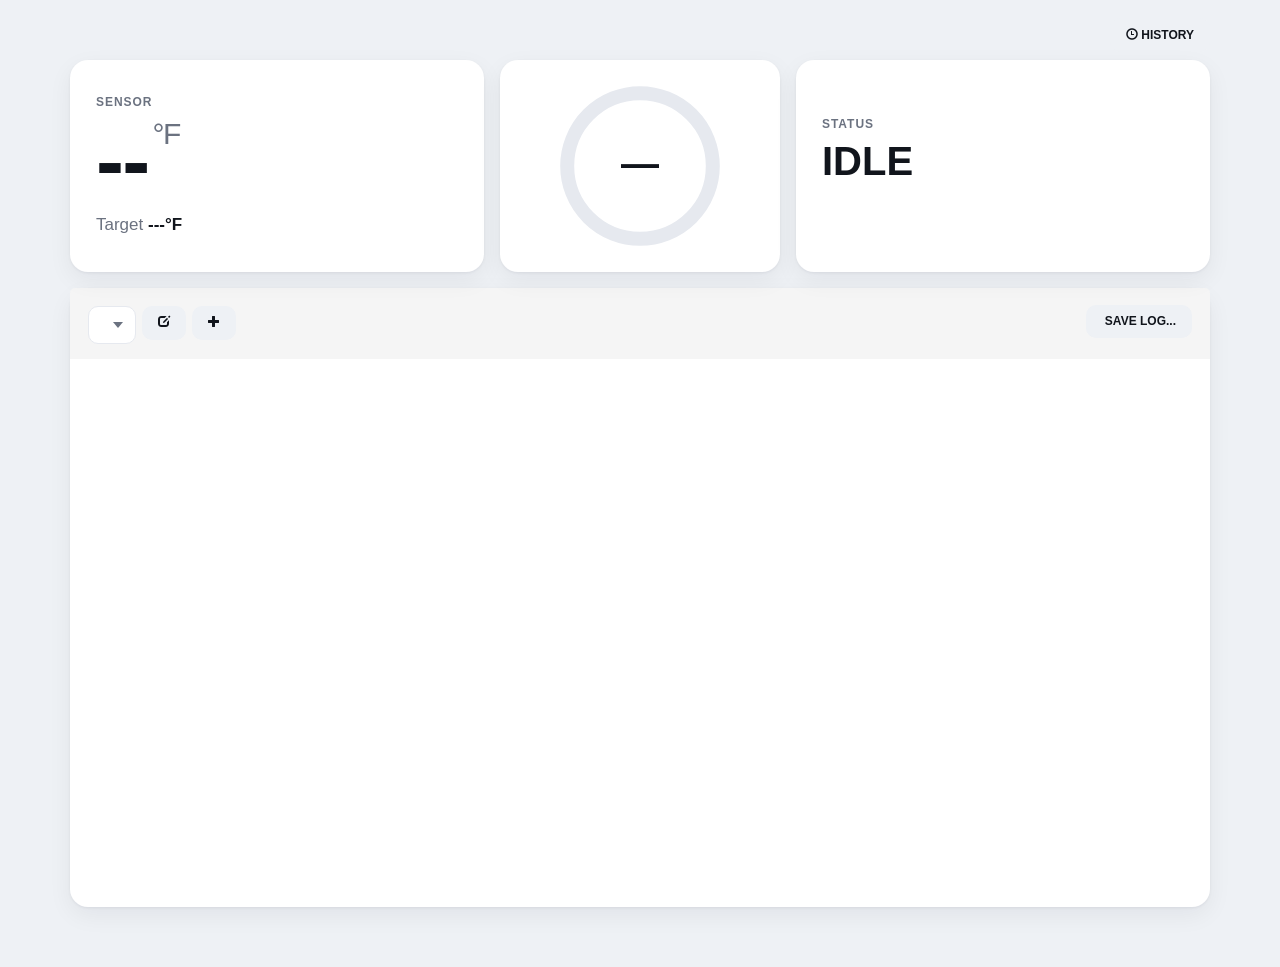
==== commit 3396dcfe: "Live firing detail, photos-as-moments, printable report (round 2) Brings the rich history detail to " ====
--- a/public/index.html
+++ b/public/index.html
@@ -113,11 +113,20 @@
     <div id="graph_container" class="graph"></div>
    </div>
    <div id="profile_table" class="panel-footer" style="display:none;"></div>
-   <div id="segment_table" class="panel-footer" style="display:none;"></div>
+  </div>
+
+  <!-- in-progress firing: the same detail view as history (annotated graph +
+       live timeline + editable notes), shown while a firing is active -->
+  <div id="live_detail" class="hist-scope" style="display:none">
+   <div class="live-editbar">
+    <button type="button" class="btn-edit-sched" id="btn_edit_sched" onclick="toggleLiveSegments()"><span class="glyphicon glyphicon-edit"></span> Edit schedule</button>
+   </div>
+   <div class="live-seg-wrap" id="live_seg_wrap"><div id="segment_table"></div></div>
+   <div id="live_detail_body"></div>
   </div>
   </div><!-- /#live_view -->
 
-  <div id="history_view" style="display:none">
+  <div id="history_view" class="hist-scope" style="display:none">
    <div class="hist-shell">
     <aside class="hist-rail">
      <h2 class="hist-title">Firing history</h2>
--- a/public/assets/css/picoreflow.css
+++ b/public/assets/css/picoreflow.css
@@ -554,119 +554,178 @@
    (irritating on desktop) or its own tall strip (wasteful on mobile) */
 #controller_header { display:flex; align-items:center; gap:10px; flex-wrap:wrap; }
 #controller_header #controller_name { line-height:1.2; }
+#controller_header #nav_history { margin-left:auto; }   /* right-aligned, sharing the name's row (not its own strip) */
 
 /* =========================================================================
    Firing history view (reuses the dashboard tokens from :root above).
-   Everything is scoped under #history_view so it never collides with the
+   Everything is scoped under .hist-scope so it never collides with the
    live dashboard's .panel / .card / .tooltip styles.
    ========================================================================= */
-#history_view .hist-title { font-size:18px; font-weight:700; margin:0 4px 10px; color:var(--ink); }
-#history_view .hist-shell { display:grid; grid-template-columns:300px 1fr; gap:18px; align-items:start; }
-#history_view .hist-rail { min-width:0; }
-#history_view .hist-list { display:flex; flex-direction:column; gap:8px; }
-#history_view .hist-main { display:flex; flex-direction:column; gap:16px; min-width:0; }
+.hist-scope .hist-title { font-size:18px; font-weight:700; margin:0 4px 10px; color:var(--ink); }
+.hist-scope .hist-shell { display:grid; grid-template-columns:300px 1fr; gap:18px; align-items:start; }
+.hist-scope .hist-rail { min-width:0; }
+.hist-scope .hist-list { display:flex; flex-direction:column; gap:8px; }
+.hist-scope .hist-main { display:flex; flex-direction:column; gap:16px; min-width:0; }
 /* back-to-list button: only used on mobile (master-detail) */
-#history_view .hist-back { display:none; align-items:center; gap:6px; align-self:flex-start;
+.hist-scope .hist-back { display:none; align-items:center; gap:6px; align-self:flex-start;
     border:1px solid var(--line); background:var(--card); color:var(--ink);
     border-radius:10px; padding:7px 12px; font-size:13px; font-weight:600; cursor:pointer; }
 
-#history_view .firing-card {
+.hist-scope .firing-card {
     background:var(--card); border:1px solid var(--line); border-radius:14px;
     padding:12px 13px; cursor:pointer; text-align:left; width:100%; display:block;
     transition:border-color .15s, box-shadow .15s; font:inherit; color:inherit;
 }
-#history_view .firing-card:hover { border-color:#cfd6e2; }
-#history_view .firing-card:focus-visible { outline:2px solid var(--info); outline-offset:2px; }
-#history_view .firing-card.sel { border-color:var(--heat); box-shadow:var(--shadow); }
-#history_view .fc-top { display:flex; align-items:center; justify-content:space-between; gap:8px; }
-#history_view .fc-date { font-size:12px; color:var(--muted); }
-#history_view .fc-name { font-weight:600; font-size:14px; margin:3px 0 7px; line-height:1.25; }
-#history_view .fc-meta { display:flex; gap:10px; font-size:12px; color:var(--muted); }
-#history_view .fc-meta b { color:var(--ink); font-weight:600; }
-
-#history_view .pill {
+.hist-scope .firing-card:hover { border-color:#cfd6e2; }
+.hist-scope .firing-card:focus-visible { outline:2px solid var(--info); outline-offset:2px; }
+.hist-scope .firing-card.sel { border-color:var(--heat); box-shadow:var(--shadow); }
+.hist-scope .fc-top { display:flex; align-items:center; justify-content:space-between; gap:8px; }
+.hist-scope .fc-date { font-size:12px; color:var(--muted); }
+.hist-scope .fc-name { font-weight:600; font-size:14px; margin:3px 0 7px; line-height:1.25; }
+.hist-scope .fc-meta { display:flex; gap:10px; font-size:12px; color:var(--muted); }
+.hist-scope .fc-meta b { color:var(--ink); font-weight:600; }
+
+.hist-scope .pill {
     display:inline-flex; align-items:center; gap:5px; font-size:11px; font-weight:600;
     padding:3px 9px; border-radius:999px; text-transform:capitalize;
 }
-#history_view .pill::before { content:""; width:6px; height:6px; border-radius:50%; background:currentColor; }
-#history_view .pill.completed, #history_view .pill.running { color:#1a7f37; background:rgba(52,199,89,.12); }
-#history_view .pill.aborted { color:#5b6370; background:rgba(107,114,128,.14); }
-#history_view .pill.interrupted { color:#9a5b00; background:rgba(255,149,0,.14); }
-#history_view .pill.error { color:#b3261e; background:rgba(255,59,48,.12); }
-#history_view .tag-imported { font-size:11px; font-weight:600; color:var(--muted); background:#f1f3f7; border:1px solid var(--line); padding:2px 8px; border-radius:999px; }
-
-#history_view .detail-head { display:flex; align-items:flex-start; gap:14px; flex-wrap:wrap; }
-#history_view .dh-title { font-size:24px; font-weight:700; letter-spacing:-.02em; line-height:1.1; margin:0; }
-#history_view .dh-sub { color:var(--muted); font-size:13px; margin-top:5px; display:flex; gap:10px; align-items:center; flex-wrap:wrap; }
-#history_view .dh-right { margin-left:auto; }
-
-#history_view .stats { display:grid; grid-template-columns:repeat(5,1fr); gap:12px; }
-#history_view .stat { background:var(--card); border:1px solid var(--line); border-radius:14px; padding:13px 15px; box-shadow:var(--shadow); }
-#history_view .s-label { font-size:11px; text-transform:uppercase; letter-spacing:.06em; color:var(--muted); font-weight:600; }
-#history_view .s-val { font-size:22px; font-weight:700; letter-spacing:-.01em; margin-top:4px; line-height:1; }
-#history_view .s-val .u { font-size:13px; font-weight:600; color:var(--muted); margin-left:2px; }
-#history_view .stat.accent .s-val { color:var(--heat); }
-
-#history_view .hist-card { background:var(--card); border:1px solid var(--line); border-radius:var(--radius,18px); box-shadow:var(--shadow); }
-#history_view .card-hd { display:flex; align-items:center; gap:12px; padding:15px 18px 0; }
-#history_view .card-hd h3 { margin:0; font-size:15px; font-weight:700; }
-#history_view .legend { margin-left:auto; display:flex; gap:14px; font-size:12px; color:var(--muted); align-items:center; flex-wrap:wrap; }
-#history_view .legend .lg { display:inline-flex; align-items:center; gap:6px; }
-#history_view .legend .swatch { width:16px; height:3px; border-radius:2px; display:inline-block; }
-#history_view .legend .swatch.dash { height:0; border-top:2px dashed var(--info); }
-
-#history_view .selcap { display:flex; align-items:center; gap:8px; padding:6px 18px 0; font-size:13px; min-height:24px; }
-#history_view .selcap .muted { color:var(--muted); }
-#history_view .selcap .seldot { width:9px; height:9px; border-radius:50%; display:inline-block; flex:0 0 auto; }
-#history_view .selcap b { font-weight:600; }
-#history_view .selcap .selx { margin-left:6px; border:none; background:#eef1f5; color:var(--muted); border-radius:8px; padding:3px 10px; font-size:12px; cursor:pointer; }
-
-#history_view .graph-wrap { padding:8px 14px 16px; position:relative; }
-#history_view #hist_graph { width:100%; height:360px; display:block; touch-action:none; }
-#history_view .hist-tip {
+.hist-scope .pill::before { content:""; width:6px; height:6px; border-radius:50%; background:currentColor; }
+.hist-scope .pill.completed, .hist-scope .pill.running { color:#1a7f37; background:rgba(52,199,89,.12); }
+.hist-scope .pill.aborted { color:#5b6370; background:rgba(107,114,128,.14); }
+.hist-scope .pill.interrupted { color:#9a5b00; background:rgba(255,149,0,.14); }
+.hist-scope .pill.error { color:#b3261e; background:rgba(255,59,48,.12); }
+.hist-scope .tag-imported { font-size:11px; font-weight:600; color:var(--muted); background:#f1f3f7; border:1px solid var(--line); padding:2px 8px; border-radius:999px; }
+
+.hist-scope .dh-title { font-size:24px; font-weight:700; letter-spacing:-.02em; line-height:1.15; margin:0; display:flow-root; }
+/* status chip floats to the top-right of the title; the title text wraps
+   around it, so on a narrow screen it sits beside the title, not on its own line */
+.hist-scope .dh-pill { float:right; margin:2px 0 6px 12px; }
+.hist-scope .dh-sub { color:var(--muted); font-size:13px; margin-top:5px; display:flex; gap:10px; align-items:center; flex-wrap:wrap; }
+
+/* one segmented card holding all the stats (not separate cards) */
+.hist-scope .stats { display:grid; grid-template-columns:repeat(3,1fr);
+    background:var(--card); border:1px solid var(--line); border-radius:14px; box-shadow:var(--shadow); overflow:hidden; }
+.hist-scope .stat { padding:13px 16px; border-left:1px solid var(--line); }
+.hist-scope .stat:first-child { border-left:none; }
+.hist-scope .s-label { font-size:11px; text-transform:uppercase; letter-spacing:.06em; color:var(--muted); font-weight:600; }
+.hist-scope .s-val { font-size:22px; font-weight:700; letter-spacing:-.01em; margin-top:4px; line-height:1; }
+.hist-scope .s-val .u { font-size:13px; font-weight:600; color:var(--muted); margin-left:2px; }
+.hist-scope .stat.accent .s-val { color:var(--heat); }
+
+.hist-scope .hist-card { background:var(--card); border:1px solid var(--line); border-radius:var(--radius,18px); box-shadow:var(--shadow); }
+.hist-scope .card-hd { display:flex; align-items:center; gap:12px; padding:15px 18px 0; }
+.hist-scope .card-hd h3 { margin:0; font-size:15px; font-weight:700; }
+.hist-scope .legend { margin-left:auto; display:flex; gap:14px; font-size:12px; color:var(--muted); align-items:center; flex-wrap:wrap; }
+.hist-scope .legend .lg { display:inline-flex; align-items:center; gap:6px; }
+.hist-scope .legend .swatch { width:16px; height:3px; border-radius:2px; display:inline-block; }
+.hist-scope .legend .swatch.dash { height:0; border-top:2px dashed var(--info); }
+
+.hist-scope .selcap { display:flex; align-items:center; gap:8px; padding:6px 18px 0; font-size:13px; min-height:24px; }
+.hist-scope .selcap .muted { color:var(--muted); }
+.hist-scope .selcap .seldot { width:9px; height:9px; border-radius:50%; display:inline-block; flex:0 0 auto; }
+.hist-scope .selcap b { font-weight:600; }
+.hist-scope .selcap .selx { margin-left:6px; border:none; background:#eef1f5; color:var(--muted); border-radius:8px; padding:3px 10px; font-size:12px; cursor:pointer; }
+
+.hist-scope .graph-wrap { padding:8px 14px 16px; position:relative; }
+.hist-scope #hist_graph { width:100%; height:360px; display:block; touch-action:none; }
+.hist-scope .hist-tip {
     position:absolute; pointer-events:none; background:#11151c; color:#fff; font-size:12px;
     padding:7px 9px; border-radius:8px; box-shadow:var(--shadow); opacity:0; transition:opacity .1s;
     white-space:nowrap; z-index:3; transform:translate(-50%,-115%);
 }
-#history_view .hist-tip .tt-t { color:#9aa3b2; font-size:11px; margin-bottom:2px; }
-#history_view .hist-tip .tt-row { display:flex; align-items:center; gap:6px; }
-#history_view .hist-tip .tt-row .d { width:8px; height:8px; border-radius:2px; display:inline-block; }
-
-#history_view .lower { display:grid; grid-template-columns:1fr 1fr; gap:16px; }
-#history_view .panel-pad { padding:16px 18px; }
-#history_view .panel-pad h2 { font-size:12px; text-transform:uppercase; letter-spacing:.08em; color:var(--muted); margin:0 0 10px; font-weight:600; }
-#history_view .timeline { display:flex; flex-direction:column; gap:2px; max-height:360px; overflow-y:auto; }
-#history_view .ev { display:grid; grid-template-columns:64px 22px 1fr; gap:10px; align-items:start; padding:7px 8px; border-radius:8px; cursor:pointer; transition:background .1s; }
-#history_view .ev:hover { background:#f7f9fc; }
-#history_view .ev.sel { background:#eef3fb; }
-#history_view .ev:focus-visible { outline:2px solid var(--info); outline-offset:1px; }
-#history_view .ev-time { font-size:12px; color:var(--muted); padding-top:1px; }
-#history_view .ev-ico { width:22px; height:22px; border-radius:50%; display:grid; place-items:center; font-size:11px; color:#fff; margin-top:1px; }
-#history_view .ev-txt { font-size:13px; }
-#history_view .ev-txt b { font-weight:600; }
-#history_view .ev-sub { color:var(--muted); font-size:12px; }
-
-#history_view .notes-ro .nr { margin-bottom:12px; }
-#history_view .notes-ro .nr label { display:block; font-size:11px; text-transform:uppercase; letter-spacing:.06em; color:var(--muted); font-weight:600; margin-bottom:3px; }
-#history_view .notes-ro .nr .val { font-size:14px; color:var(--ink); }
-#history_view .notes-ro .chips { display:flex; flex-wrap:wrap; gap:6px; }
-#history_view .notes-ro .chip { font-size:12px; padding:4px 10px; border-radius:999px; background:#eef1f7; color:#3a4250; border:1px solid var(--line); }
-#history_view .notes-ro .stars { font-size:18px; color:#d6dbe4; letter-spacing:2px; }
-#history_view .notes-ro .stars .on { color:var(--warn); }
-#history_view .notes-empty { color:var(--muted); font-size:13px; padding:6px 0; }
-#history_view .tnum { font-variant-numeric:tabular-nums; }
-#history_view .hist-empty { padding:40px; text-align:center; color:var(--muted); }
+.hist-scope .hist-tip .tt-t { color:#9aa3b2; font-size:11px; margin-bottom:2px; }
+.hist-scope .hist-tip .tt-row { display:flex; align-items:center; gap:6px; }
+.hist-scope .hist-tip .tt-row .d { width:8px; height:8px; border-radius:2px; display:inline-block; }
+
+.hist-scope .lower { display:grid; grid-template-columns:1fr; gap:16px; }   /* timeline + notes stacked vertically */
+.hist-scope .panel-pad { padding:16px 18px; }
+.hist-scope .panel-pad h2 { font-size:12px; text-transform:uppercase; letter-spacing:.08em; color:var(--muted); margin:0 0 10px; font-weight:600; }
+.hist-scope .timeline { display:flex; flex-direction:column; gap:2px; }   /* grows to show every event (no inner scroll) */
+.hist-scope .ev { display:grid; grid-template-columns:64px 22px 1fr; gap:10px; align-items:start; padding:7px 8px; border-radius:8px; cursor:pointer; transition:background .1s; }
+.hist-scope .ev:hover { background:#f7f9fc; }
+.hist-scope .ev.sel { background:#eef3fb; }
+.hist-scope .ev:focus-visible { outline:2px solid var(--info); outline-offset:1px; }
+.hist-scope .ev-time { font-size:12px; color:var(--muted); padding-top:1px; }
+.hist-scope .ev-ico { width:22px; height:22px; border-radius:50%; display:grid; place-items:center; font-size:11px; color:#fff; margin-top:1px; }
+.hist-scope .ev-txt { font-size:13px; }
+.hist-scope .ev-txt b { font-weight:600; }
+.hist-scope .ev-sub { color:var(--muted); font-size:12px; }
+
+/* editable firing notes */
+.hist-scope .notes .nf { margin-bottom:14px; }
+/* only the field labels (direct children of .nf) get the uppercase caption
+   look — not the .photo-add <label>, which is its own button */
+.hist-scope .notes .nf > label { display:block; font-size:11px; text-transform:uppercase; letter-spacing:.06em; color:var(--muted); font-weight:600; margin-bottom:5px; }
+.hist-scope .nf-input, .hist-scope .nf-area { width:100%; border:1px solid var(--line); border-radius:10px; padding:9px 11px; font:inherit; font-size:14px; background:#fbfcfe; color:var(--ink); }
+.hist-scope .nf-area { resize:vertical; min-height:64px; }
+.hist-scope .nf-input:focus, .hist-scope .nf-area:focus, .hist-scope .chip-input:focus { outline:2px solid var(--info); border-color:transparent; }
+.hist-scope .nf-row { display:grid; grid-template-columns:auto 1fr; gap:18px; align-items:start; }
+.hist-scope .chips { display:flex; flex-wrap:wrap; gap:6px; align-items:center; }
+.hist-scope .chip { font-size:12px; padding:4px 6px 4px 10px; border-radius:999px; background:#eef1f7; color:#3a4250; border:1px solid var(--line); display:inline-flex; align-items:center; gap:5px; }
+.hist-scope .chip.defect { background:rgba(255,59,48,.08); color:#b3261e; border-color:rgba(255,59,48,.18); }
+.hist-scope .chip .x { cursor:pointer; color:var(--muted); font-weight:700; }
+.hist-scope .chip-input { border:1px dashed #cbd2dd; border-radius:999px; padding:4px 10px; font:inherit; font-size:12px; background:transparent; width:84px; }
+.hist-scope .stars { display:flex; gap:3px; font-size:22px; color:#d6dbe4; }
+.hist-scope .stars span { cursor:pointer; }
+.hist-scope .stars .on { color:var(--warn); }
+.hist-scope .photo-grid { display:flex; flex-wrap:wrap; gap:8px; }
+.hist-scope .photo-thumb { position:relative; width:72px; height:72px; border-radius:10px; overflow:hidden; border:1px solid var(--line); background:#f1f3f7; }
+.hist-scope .photo-thumb img { width:100%; height:100%; object-fit:cover; display:block; }
+.hist-scope .photo-thumb .x { position:absolute; top:2px; right:2px; width:18px; height:18px; border-radius:50%; background:rgba(17,21,28,.6); color:#fff; font-size:12px; line-height:18px; text-align:center; cursor:pointer; }
+.hist-scope .photo-add { display:inline-flex; align-items:center; justify-content:center; width:72px; height:72px; border:1px dashed #cbd2dd; border-radius:10px; color:var(--info); font-size:12px; font-weight:600; cursor:pointer; }
+.hist-scope .nf-actions { display:flex; align-items:center; gap:12px; margin-top:6px; flex-wrap:wrap; }
+.hist-scope .btn-save { border:none; border-radius:12px; padding:9px 16px; font-weight:600; font-size:14px; background:var(--accent); color:#fff; cursor:pointer; box-shadow:var(--shadow); }
+.hist-scope .btn-save:hover { filter:brightness(1.05); }
+.hist-scope .btn-del { margin-left:auto; border:none; background:transparent; color:var(--danger); font-size:13px; font-weight:600; cursor:pointer; }
+.hist-scope .nf-hint { font-size:13px; color:#1a7f37; font-weight:600; }
+.hist-scope .dh-subname { color:var(--muted); }
+.hist-scope .report-link { color:var(--info); text-decoration:none; font-weight:600; }
+.hist-scope .report-link:hover { text-decoration:underline; }
+.hist-scope .tnum { font-variant-numeric:tabular-nums; }
+.hist-scope .hist-empty { padding:40px; text-align:center; color:var(--muted); }
+
+/* photo entry in the timeline (a clickable thumbnail at its exact time slice) */
+.hist-scope .ev .ev-thumb { width:38px; height:38px; border-radius:6px; object-fit:cover; border:1px solid var(--line); cursor:pointer; vertical-align:middle; margin-left:8px; }
+/* captioned thumbnails carry a small glyph in the notes grid */
+.hist-scope .photo-thumb.has-note::after { content:"\1F4DD"; position:absolute; left:3px; bottom:2px; font-size:11px; }
+.hist-scope .photo-thumb img { cursor:pointer; }
+
+/* full-screen photo lightbox (appended to <body>, so not under .hist-scope) */
+#photo_lightbox { position:fixed; inset:0; background:rgba(10,12,16,.82); display:none; align-items:center; justify-content:center; z-index:9999; padding:20px;
+  font-family:-apple-system,BlinkMacSystemFont,"Segoe UI",Roboto,Helvetica,Arial,sans-serif; }
+#photo_lightbox.open { display:flex; }
+#photo_lightbox .pl-box { background:#fff; border-radius:14px; max-width:min(900px,92vw); max-height:92vh; overflow:auto; box-shadow:0 8px 40px rgba(0,0,0,.4); }
+#photo_lightbox img.pl-img { display:block; max-width:100%; max-height:68vh; margin:0 auto; background:#000; }
+#photo_lightbox .pl-time { font-size:12px; color:#6b7280; padding:10px 16px 0; }
+#photo_lightbox .pl-meta { padding:10px 16px 14px; display:flex; gap:10px; align-items:flex-start; }
+#photo_lightbox .pl-meta textarea { flex:1; border:1px solid #e6e9ef; border-radius:10px; padding:8px 10px; font:inherit; font-size:14px; min-height:44px; resize:vertical; }
+#photo_lightbox .pl-meta button { border:none; border-radius:10px; padding:8px 14px; font-weight:600; font-size:14px; cursor:pointer; background:#34c759; color:#fff; }
+#photo_lightbox .pl-x { position:fixed; top:14px; right:18px; width:40px; height:40px; border-radius:50%; border:none; background:rgba(255,255,255,.16); color:#fff; font-size:22px; cursor:pointer; }
+
+/* live in-progress detail + Edit-schedule control */
+#live_detail { margin-top:16px; }
+.live-editbar { display:flex; align-items:center; gap:10px; margin-bottom:12px; }
+.live-editbar .btn-edit-sched { border:1px solid var(--line); background:var(--card); color:var(--ink); border-radius:10px; padding:7px 13px; font-size:13px; font-weight:600; cursor:pointer; box-shadow:var(--shadow); }
+.live-editbar .btn-edit-sched.on { background:var(--warn); color:#fff; border-color:transparent; }
+.live-seg-wrap { display:none; margin-bottom:16px; }
+.live-seg-wrap.open { display:block; }
 
 /* mobile: master-detail. Show the list OR the detail, never both side by side
    (the side-by-side layout forced the page wider than the phone). */
 @media (max-width:900px) {
-    #history_view .hist-shell { display:block; }
-    #history_view .hist-rail { display:block; }
-    #history_view .hist-main { display:none; }
-    #history_view.detail-open .hist-rail { display:none; }
-    #history_view.detail-open .hist-main { display:flex; }
-    #history_view .hist-back { display:inline-flex; }
-    #history_view .stats { grid-template-columns:repeat(2,1fr); }
-    #history_view .lower { grid-template-columns:1fr; }
-    #history_view .dh-title { font-size:21px; }
-}
+    .hist-scope .hist-shell { display:block; }
+    .hist-scope .hist-rail { display:block; }
+    .hist-scope .hist-main { display:none; }
+    .hist-scope.detail-open .hist-rail { display:none; }
+    .hist-scope.detail-open .hist-main { display:flex; }
+    .hist-scope .hist-back { display:inline-flex; }
+    /* stats: compact 3-up grid in the one card, with grid-line dividers */
+    .hist-scope .stats { grid-template-columns:repeat(3,1fr); }
+    .hist-scope .stat { padding:9px 11px; border-top:1px solid var(--line); }
+    .hist-scope .stat:nth-child(-n+3) { border-top:none; }   /* first row */
+    .hist-scope .stat:nth-child(3n+1) { border-left:none; }  /* first column */
+    .hist-scope .s-val { font-size:18px; }
+    .hist-scope .s-label { font-size:10px; letter-spacing:.04em; }
+    .hist-scope .lower { grid-template-columns:1fr; }
+    .hist-scope .dh-title { font-size:21px; }
+}
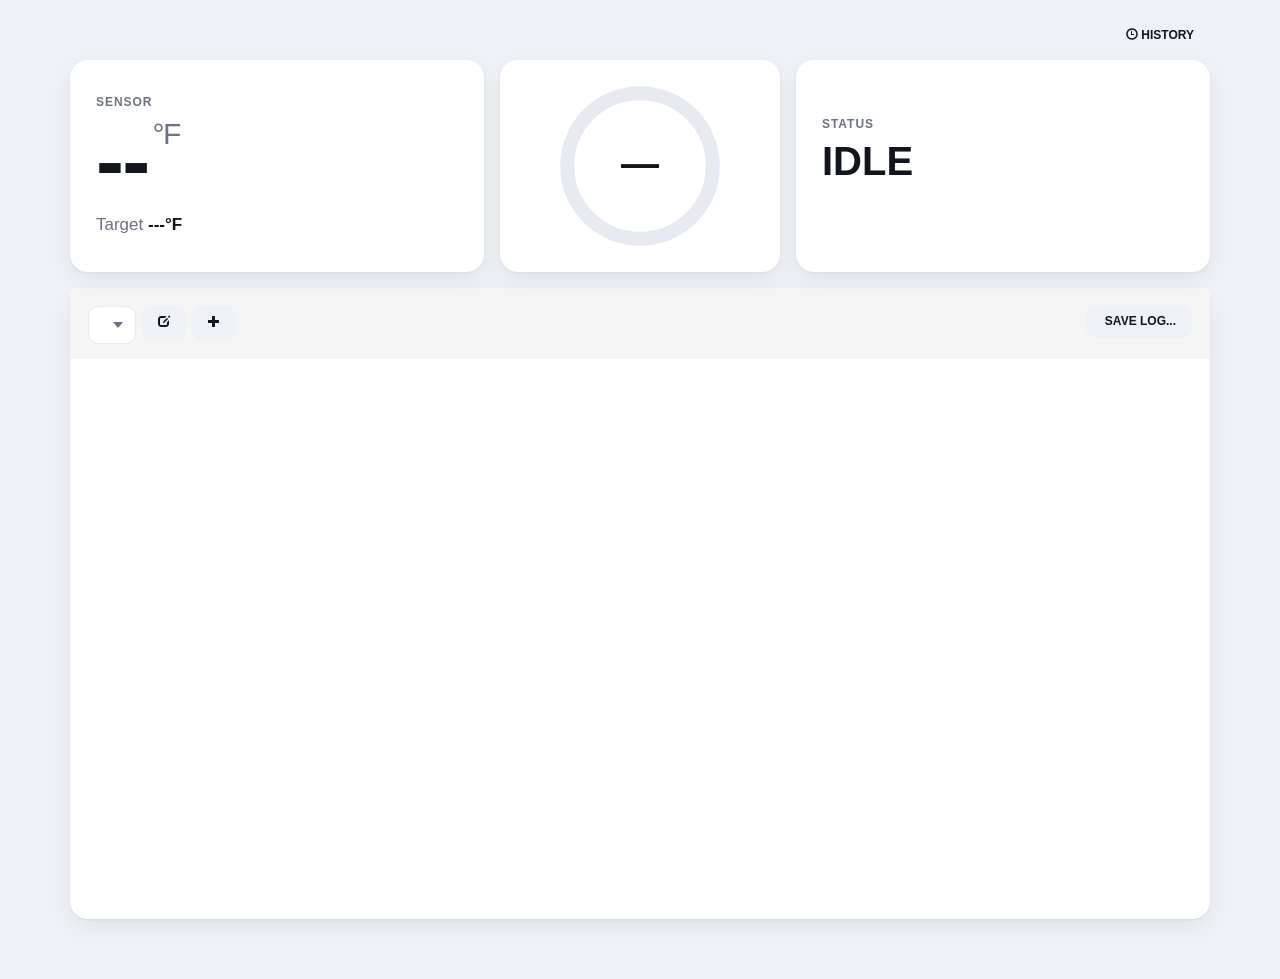
==== commit f17f73f6: "History/live polish: sorted profiles, MRU, merged card, Edit-schedule, live stats - Profile dropdown" ====
--- a/public/index.html
+++ b/public/index.html
@@ -110,6 +110,7 @@
     </div>
    </div>
    <div class="panel-body">
+    <div id="mru_firings"></div>
     <div id="graph_container" class="graph"></div>
    </div>
    <div id="profile_table" class="panel-footer" style="display:none;"></div>
@@ -118,10 +119,6 @@
   <!-- in-progress firing: the same detail view as history (annotated graph +
        live timeline + editable notes), shown while a firing is active -->
   <div id="live_detail" class="hist-scope" style="display:none">
-   <div class="live-editbar">
-    <button type="button" class="btn-edit-sched" id="btn_edit_sched" onclick="toggleLiveSegments()"><span class="glyphicon glyphicon-edit"></span> Edit schedule</button>
-   </div>
-   <div class="live-seg-wrap" id="live_seg_wrap"><div id="segment_table"></div></div>
    <div id="live_detail_body"></div>
   </div>
   </div><!-- /#live_view -->
--- a/public/assets/css/picoreflow.css
+++ b/public/assets/css/picoreflow.css
@@ -620,7 +620,9 @@
 .hist-scope .legend .swatch { width:16px; height:3px; border-radius:2px; display:inline-block; }
 .hist-scope .legend .swatch.dash { height:0; border-top:2px dashed var(--info); }
 
-.hist-scope .selcap { display:flex; align-items:center; gap:8px; padding:6px 18px 0; font-size:13px; min-height:24px; }
+/* fixed height so swapping the tip text for the selected-event caption (which
+   includes a taller "clear" button) doesn't reflow and nudge the graph down */
+.hist-scope .selcap { display:flex; align-items:center; gap:8px; padding:2px 18px 0; font-size:13px; height:34px; box-sizing:border-box; }
 .hist-scope .selcap .muted { color:var(--muted); }
 .hist-scope .selcap .seldot { width:9px; height:9px; border-radius:50%; display:inline-block; flex:0 0 auto; }
 .hist-scope .selcap b { font-weight:600; }
@@ -704,11 +706,21 @@
 
 /* live in-progress detail + Edit-schedule control */
 #live_detail { margin-top:16px; }
-.live-editbar { display:flex; align-items:center; gap:10px; margin-bottom:12px; }
-.live-editbar .btn-edit-sched { border:1px solid var(--line); background:var(--card); color:var(--ink); border-radius:10px; padding:7px 13px; font-size:13px; font-weight:600; cursor:pointer; box-shadow:var(--shadow); }
-.live-editbar .btn-edit-sched.on { background:var(--warn); color:#fff; border-color:transparent; }
-.live-seg-wrap { display:none; margin-bottom:16px; }
-.live-seg-wrap.open { display:block; }
+/* the Edit-schedule bar sits at the top of the merged graph card */
+.hist-scope .live-editbar { display:flex; align-items:center; gap:10px; padding:12px 18px 0; }
+.hist-scope .btn-edit-sched { border:1px solid var(--line); background:var(--card); color:var(--ink); border-radius:10px; padding:6px 13px; font-size:13px; font-weight:600; cursor:pointer; }
+.hist-scope .btn-edit-sched.on { background:var(--warn); color:#fff; border-color:transparent; }
+/* merged graph + timeline card: gray rule between, padded lower section */
+.hist-scope .card-rule { border:none; border-top:1px solid var(--line); margin:4px 0 0; }
+.hist-scope .merge-lower { padding:16px 18px; }
+.hist-scope .merge-lower h2 { font-size:12px; text-transform:uppercase; letter-spacing:.08em; color:var(--muted); margin:0 0 10px; font-weight:600; }
+.hist-scope #segment_table h4 { font-size:14px; margin:0 0 8px; }
+.hist-scope #segment_table h4 small { color:var(--muted); font-weight:400; }
+/* recent-firings (MRU) quick pick in the idle view */
+#mru_firings { display:flex; flex-wrap:wrap; align-items:center; gap:8px; margin:0 0 12px; }
+#mru_firings .mru-label { font-size:12px; color:var(--muted); font-weight:600; }
+#mru_firings .mru-chip { border:1px solid var(--line); background:var(--card); color:var(--ink); border-radius:999px; padding:5px 12px; font-size:13px; cursor:pointer; box-shadow:var(--shadow); }
+#mru_firings .mru-chip:hover { border-color:var(--heat); }
 
 /* mobile: master-detail. Show the list OR the detail, never both side by side
    (the side-by-side layout forced the page wider than the phone). */
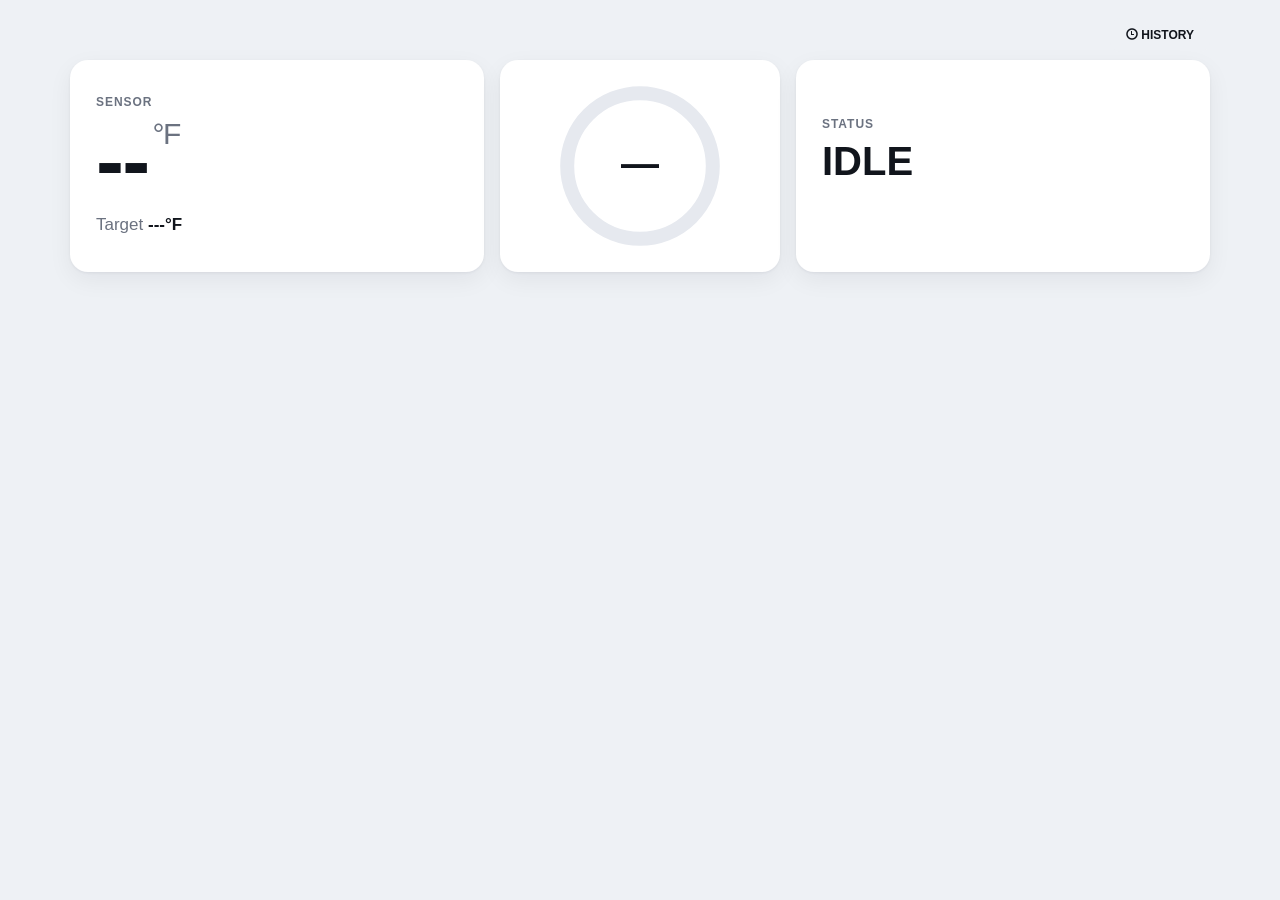
==== commit 171b568d: "Eliminate two-screen flash on dashboard refresh On refresh the flot preview panel was visible by def" ====
--- a/public/index.html
+++ b/public/index.html
@@ -76,7 +76,11 @@
     </div>
    </div>
   </div>
-  <div class="panel panel-default">
+  <!-- Idle preview/editor (flot). Hidden until a /status message tells us the
+       state: a refresh into a RUNNING firing goes straight to #live_detail
+       below, so this old graph never flashes. showIdlePanel() reveals it when
+       idle. -->
+  <div class="panel panel-default" style="display:none">
    <div class="panel-heading">
     <div id="profile_selector" class="pull-left">
      <select id="e2" class="select2" style="margin-top: 4px"></select>
@@ -97,15 +101,7 @@
       </span>
      </div>
      <div class="btn-group btn-group-sm" style="margin-top: 10px">
-      <button id="btn_newPoint" type="button" class="btn btn-default" onclick="newPoint()"><span class="glyphicon glyphicon-plus"></span></button>
-      <button id="btn_delPoint" type="button" class="btn btn-default" onclick="delPoint()"><span class="glyphicon glyphicon-minus"></span></button>
-     </div>
-     <div class="btn-group btn-group-sm" style="margin-top: 10px">
-      <button id="btn_table" type="button" class="btn btn-default" onclick="toggleTable()"><span class="glyphicon glyphicon-list"></span></button>
-      <button id="btn_live" type="button" class="btn btn-default" onclick="toggleLive()"><span class="glyphicon glyphicon-eye-open"></span></button>
-     </div>
-     <div class="btn-group btn-group-sm" style="margin-top: 10px">
-      <button id="btn_delProfile" type="button" class="btn btn-danger" data-toggle="modal" data-target="#delProfileModal"><span class="glyphicon glyphicon-trash"></span></button>
+      <button id="btn_delProfile" type="button" class="btn btn-danger" data-toggle="modal" data-target="#delProfileModal"><span class="glyphicon glyphicon-trash"></span> Delete profile</button>
      </div>
     </div>
    </div>
--- a/public/assets/css/picoreflow.css
+++ b/public/assets/css/picoreflow.css
@@ -741,3 +741,8 @@
     .hist-scope .lower { grid-template-columns:1fr; }
     .hist-scope .dh-title { font-size:21px; }
 }
+
+/* Profile segment editor row actions: subtle icon buttons with tooltips */
+.seg-action { color: #999; padding: 0 5px; text-decoration: none; }
+.seg-action:hover, .seg-action:focus { color: #333; text-decoration: none; }
+.seg-action .glyphicon-trash:hover { color: #c9302c; }
